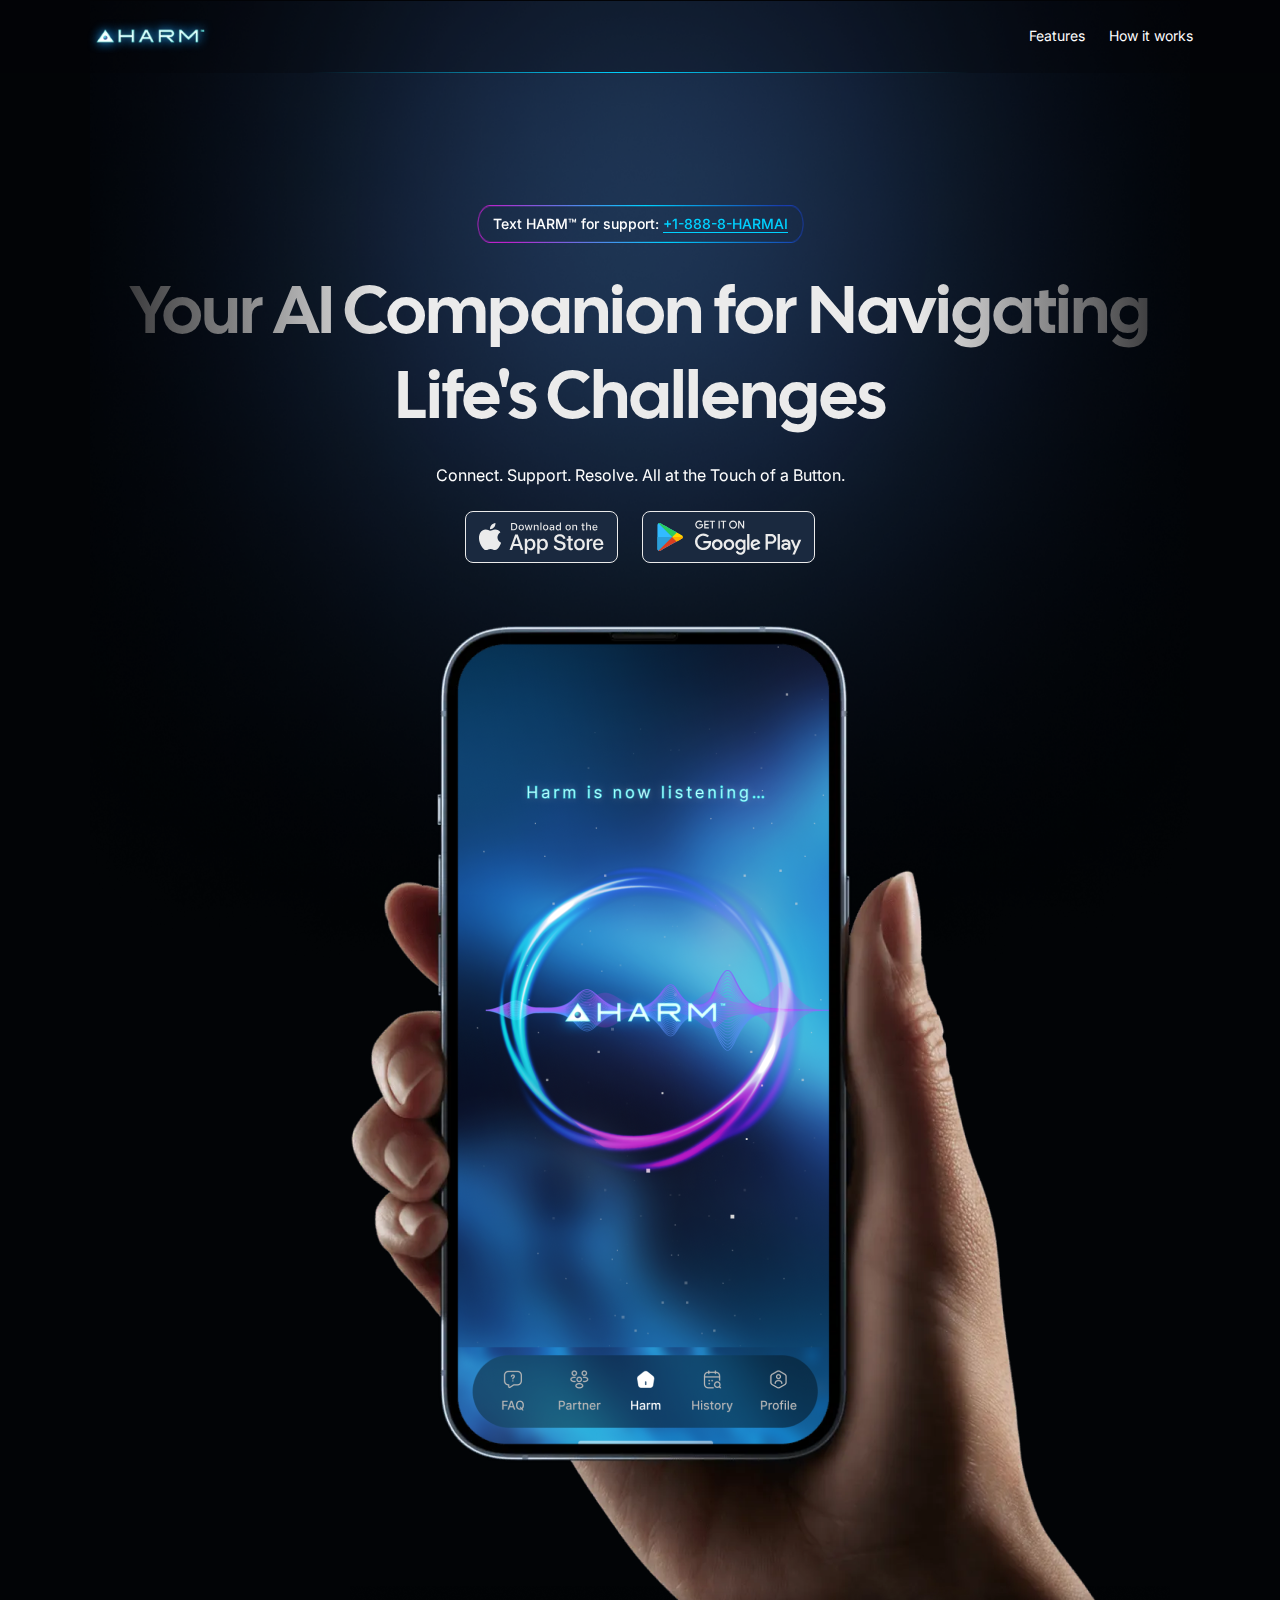
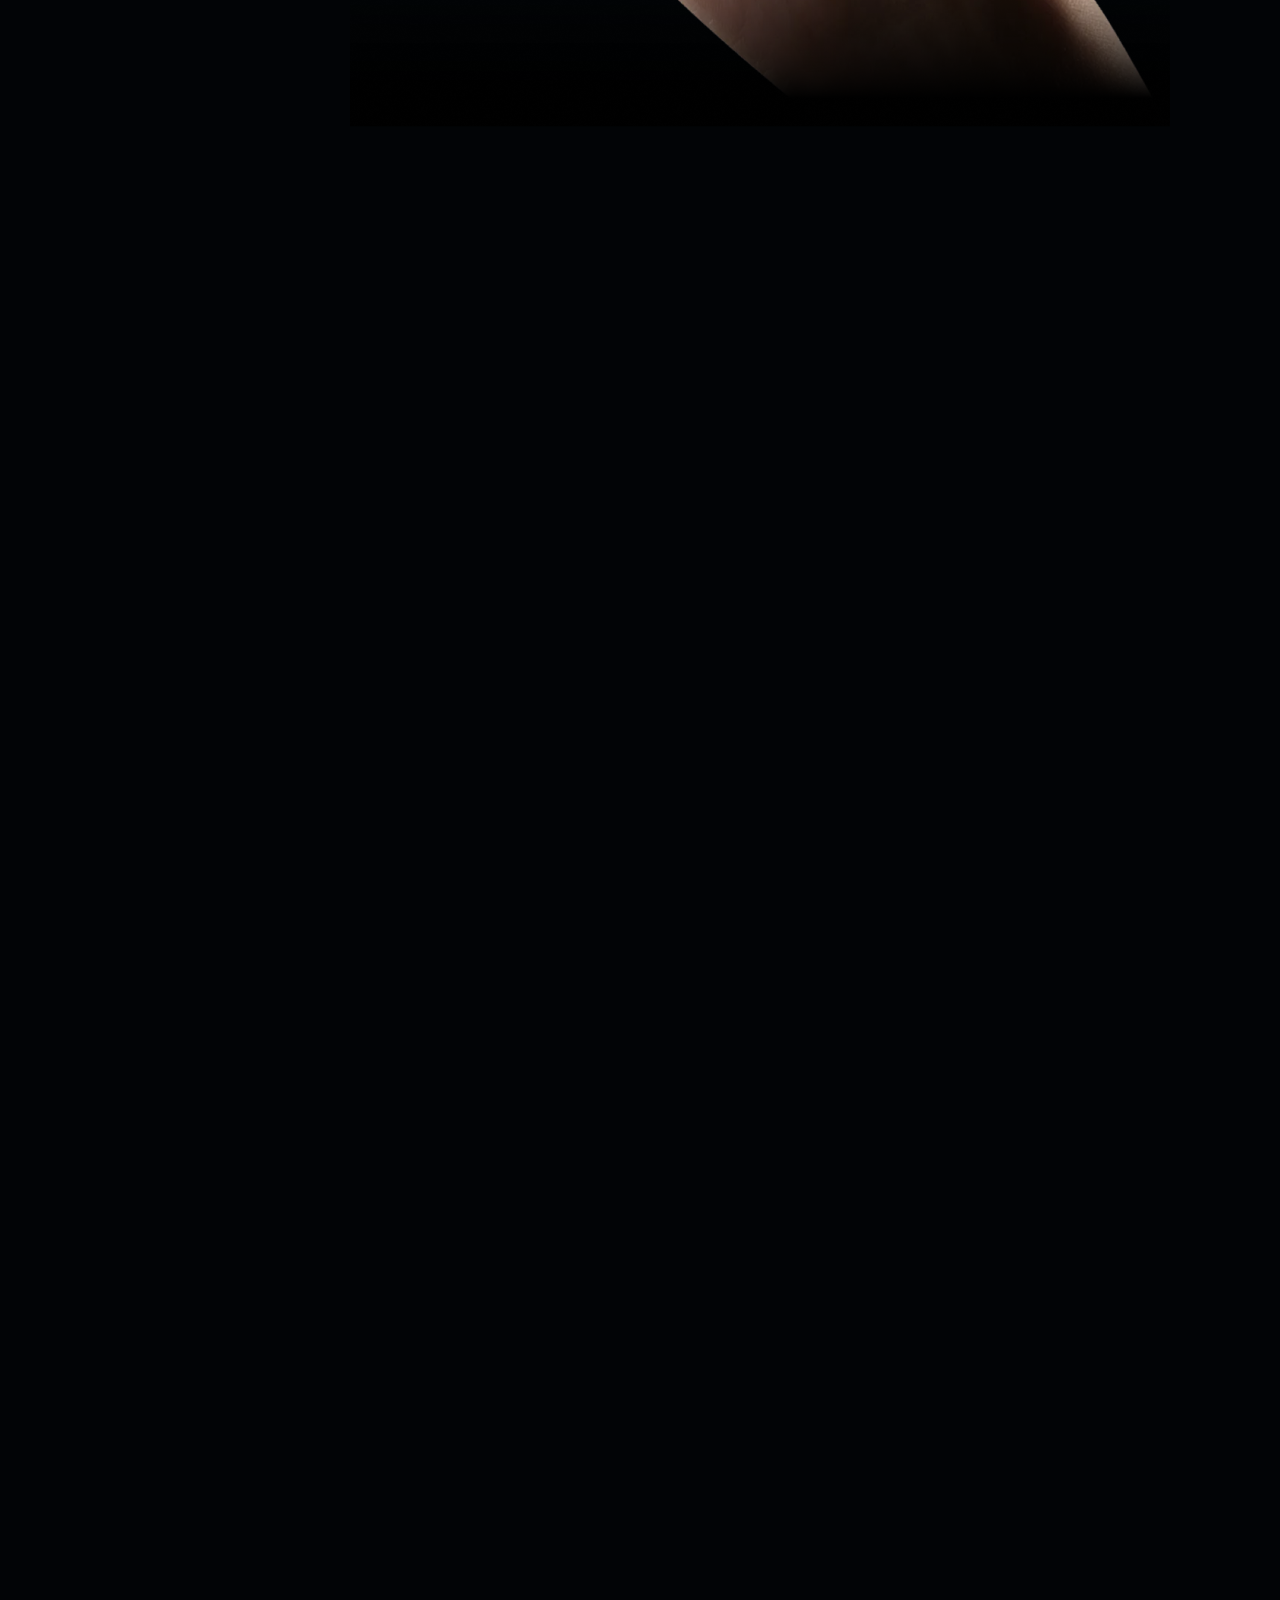
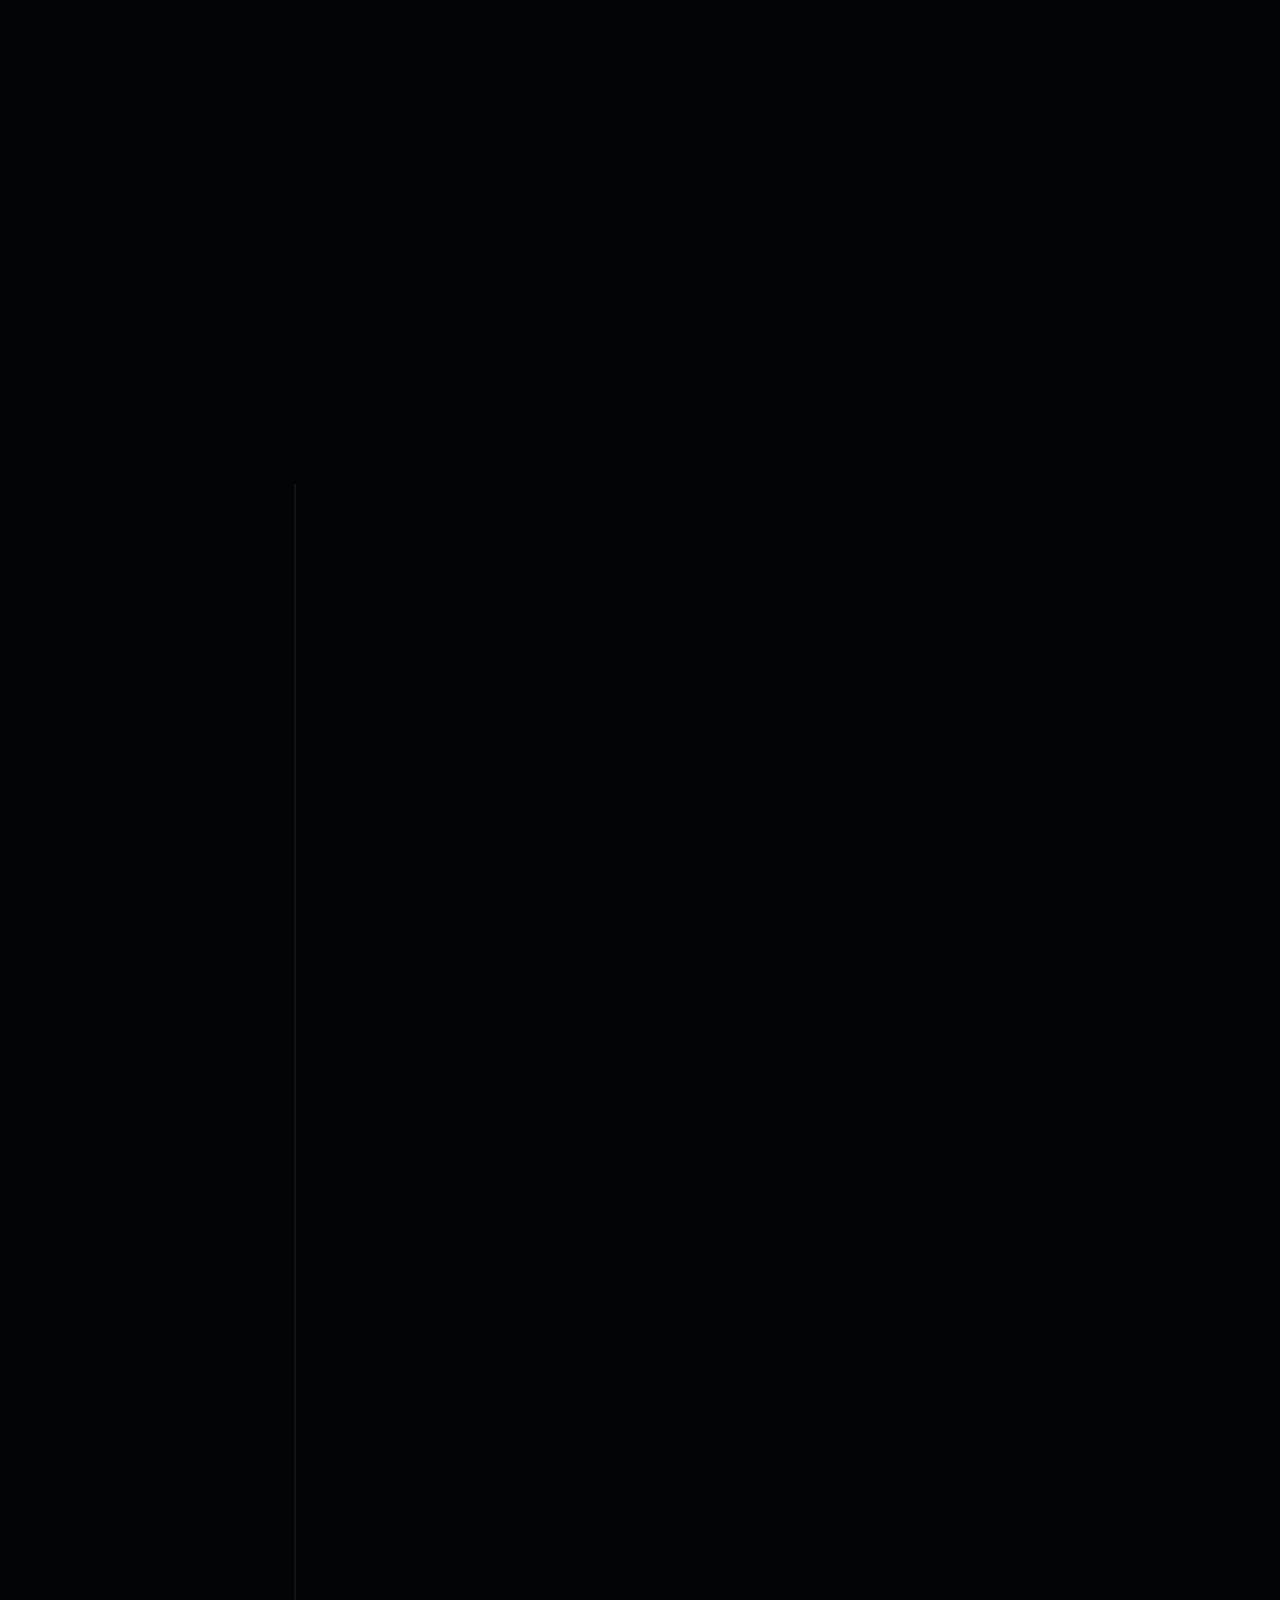
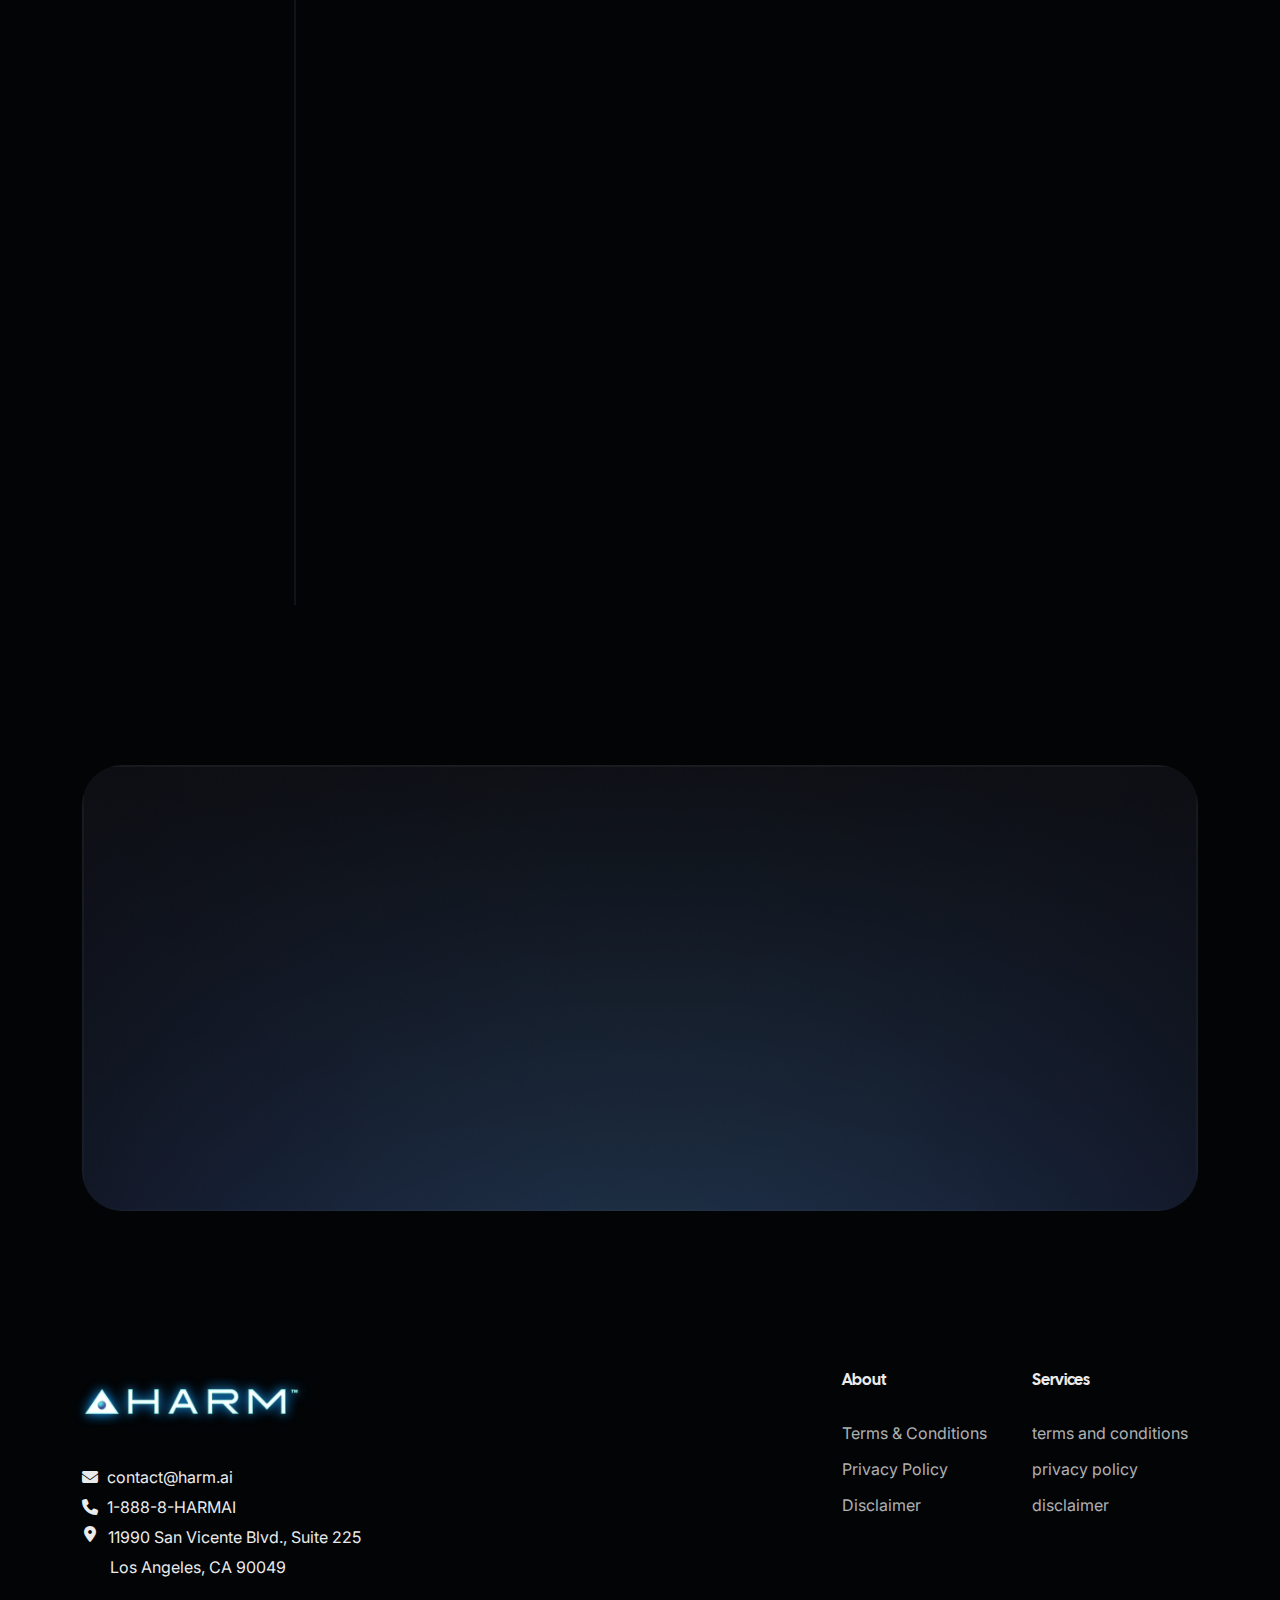
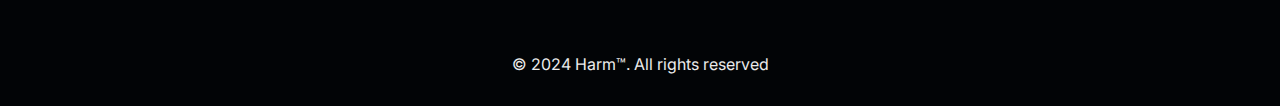
==== index.html @ 5bba8b02 "Harm" ====
<!DOCTYPE html>
<html lang="en">
<head>
    <meta charset="utf-8">
    <meta name="description" content="">
    <meta name="viewport" content="width=device-width, initial-scale=1">
    <meta property="og:title" content="">
    <meta property="og:type" content="">
    <meta property="og:url" content="">
    <meta property="og:image" content="">

    <title>Harm</title>
    <link rel="icon" href="assets/images/fav.png">

    <!-- Aos Animations Css -->
    <link href="https://unpkg.com/aos@2.3.1/dist/aos.css" rel="stylesheet" />
    <link href="assets/css/animate.css" rel="stylesheet">

    <link rel="stylesheet" href="assets/css/lightcase.css">

    <!-- CSS Files-->
    <link href="https://cdn.jsdelivr.net/npm/bootstrap@5.3.3/dist/css/bootstrap.min.css" rel="stylesheet">
    <link rel="stylesheet" href="https://cdnjs.cloudflare.com/ajax/libs/font-awesome/6.4.2/css/all.min.css">

    <link rel="stylesheet" href="assets/css/style.css">
    <link rel="stylesheet" href="assets/css/responsive.css">
</head>
<body>

    <!-- START: Header Area -->
    <header class="headerArea isSticky">
        <div class="container">
            <div class="row">
                <div class="col-lg-12">
                    <div class="headerMain">
                        <div class="logo">
                            <a href="index.html"><img src="assets/images/logo.png" alt="Harm"></a>
                        </div>
                        <nav class="minMenu">
                            <ul>
                                <li><a href="#our_features">Features</a></li>
                                <li><a href="#how_itWork">How it works</a></li>
                            </ul>
                           
                        </nav>
                        <div class="mobile-bars">
                            <div id="nav-open" class="menu_icon">
                               <span></span>
                               <span></span>
                            </div>
                        </div>
                        <!-- Mobile Menu -->
                        <nav class="mobileMenu">
                            <div class="menuHead">
                                <p>Menus</p>
                                <div class="mobile-bars">
                                    <div id="nav-close" class="menu_icon">
                                       <span></span>
                                       <span></span>
                                    </div>
                                </div>
                            </div>
                            <ul>
                                <li><a href="#our_features">Features</a></li>
                                <li><a href="#how_itWork">How it works</a></li>
                            </ul>
                           
                        </nav>
                    </div>
                </div>
            </div>
        </div>
    </header>
    <!-- END: Header Area -->

    <!-- START: Banner Area -->
     <section class="bannerArea">
        <div class="container">
            <div class="row">
                <div class="col-lg-12">
                    <div class="bannerText">
                        <p  class="brandLink" data-aos="fade-up" data-aos-duration="1200">Text HARM™ for support: <a href="javascript:void(0);">+1-888-8-HARMAI</a></p>
                        <h2 class="secTitle" data-aos="fade-up" data-aos-duration="1500">Your AI Companion for Navigating Life's Challenges</h2>
                        <p data-aos="fade-up" data-aos-duration="1700">Connect. Support. Resolve. All at the Touch of a Button.</p>
                        <div class="appStore" data-aos="fade-up" data-aos-duration="1800">
                            <a href="javascript:void(0);"><img src="assets/images/applestore.svg" alt="Harm"></a>
                            <a href="javascript:void(0);"><img src="assets/images/playstore.svg" alt="Harm"></a>
                        </div>
                    </div>
                    <div class="bannerLook">
                        <img class="banLook" data-aos="zoom-in" data-aos-duration="1200" src="assets/images/phone.png" alt="Harm">
                        <p class="brandText"  data-aos="fade-up">In a world filled with uncertainties, Harm stands as your reliable AI companion, ready to assist you through life's hurdles. Whether you're dealing with everyday stress, legal issues, or personal crises, <span>Harm provides a secure, private, and supportive environment</span> to find the help you need.</p>
                        <a class="popup_video"  data-aos="zoom-in" href="https://www.youtube.com/embed/1Ai3gcsiK70"><img src="assets/images/btn-play.png" alt="Harm"> See a Demo</a>
                  </div>
                    </div>
                </div>
            </div>
        </div>
     </section>
    <!-- END: Banner Area -->

    <!-- START: Feature Area -->
     <section class="featureArea" id="our_features">
        <div class="container">
            <div class="row">
                <div class="col-lg-12 text-center">
                    <p class="subTitle" data-aos="fade-up">Our Features</p>
                    <h2 class="secTitle" data-aos="fade-up">Your AI Armory Against Life's Challenges</h2>
                </div>
            </div>
            <div class="featureWrap" data-aos="fade-up">
                <div class="row align-items-center">
                    <div class="col-xl-6 col-lg-5 col-md-12">
                        <div class="featureItem" data-aos="fade-up">
                            <img src="assets/images/feature-icons/compainon1.svg" alt="Harm">
                            <h4>Compassionate AI Companion</h4>
                            <p>Harm listens to you without judgment and offers real-time guidance tailored to your situation.</p>
                        </div>
                        <div class="featureItem" data-aos="fade-up">
                            <img src="assets/images/feature-icons/private1.svg" alt="Harm">
                            <h4>Secure and Private</h4>
                            <p>Your conversations are confidential and encrypted, ensuring your privacy and peace of mind.</p>
                        </div>
                        <div class="featureItem" data-aos="fade-up">
                            <img src="assets/images/feature-icons/expert1.svg" alt="Harm">
                            <h4>Expert Connections</h4>
                            <p>When specialized help is needed, Harm connects you with a network of certified, vetted professionals.</p>
                        </div>
                        <div class="featureItem" data-aos="fade-up">
                            <img src="assets/images/feature-icons/availability1.svg" alt="Harm">
                            <h4>24/7 Availability</h4>
                            <p>Harm is always here for you, no matter the time or place.</p>
                        </div>
                    </div>
                    <div class="col-xl-6 col-lg-7 col-md-12">
                        <div class="featureImg">
                            <img data-aos="zoom-in" src="assets/images/Group-1000000892.png" alt="Harm">
                        </div>
                    </div>
                </div>
            </div>
        </div>
     </section>
    <!-- END: Feature Area -->

    <!-- START: Cta Area -->
    <section class="ctaArea" id="how_itWork">
        <div class="container">
            <div class="row">
                <div class="col-lg-12 text-center">
                    <p class="subTitle" data-aos="fade-up">Get Started</p>
                    <h2 class="secTitle" data-aos="fade-up">How to use Harm?</h2>
                </div>
            </div>
            <div class="row">
                <div class="col-lg-12">
                    <div class="ctaWraper">
                        <ul>
                            <li class="ctaItem">
                                <h4 class="ctaHr" data-aos="fade-up">Step 1</h4>
                                <div class="ctaText" data-aos="fade-right">
                                    <img src="assets/images/cta-icon/app1.svg" alt="Harm">
                                    <h4>Download the App</h4>
                                    <p>Get Harm from the App Store or Google Play.</p>
                                    <div class="ctagl">
                                        <img src="assets/images/cta-icon/Apple1.svg" alt="Harm">
                                        <img src="assets/images/cta-icon/Play1.svg" alt="Harm">
                                    </div>
                                </div>
                            </li>
                            <li class="ctaItem">
                                <h4 class="ctaHr" data-aos="fade-up">Step 2</h4>
                                <div class="ctaText" data-aos="fade-right">
                                    <img src="assets/images/cta-icon/press1.svg" alt="Harm">
                                    <h4>Press the Harm Button</h4>
                                    <p>When you encounter a problem, press the Harm button and tell your AI Companion what's happening.</p>
                                    <div class="ctagl">
                                        <img src="assets/images/cta-icon/harm-b.png" alt="Harm">
                                    </div>
                                </div>
                            </li>
                            <li class="ctaItem">
                                <h4 class="ctaHr" data-aos="fade-up">Step 3</h4>
                                <div class="ctaText" data-aos="fade-right">
                                    <img src="assets/images/cta-icon/support1.svg" alt="Harm">
                                    <h4>Get Immediate Support</h4>
                                    <p>Harm provides instant advice and resources to help you manage the situation.</p>
                                </div>
                            </li>
                            <li class="ctaItem">
                                <h4 class="ctaHr" data-aos="fade-up">Step 4</h4>
                                <div class="ctaText" data-aos="fade-right">
                                    <img src="assets/images/cta-icon/contact1.svg" alt="Harm">
                                    <h4>Connect with Experts</h4>
                                    <p>If needed, Harm will connect you with certified, vetted professionals who can provide specialized assistance.</p>
                                </div>
                            </li>
                            <li class="ctaItem">
                                <h4 class="ctaHr" data-aos="fade-up">Step 5</h4>
                                <div class="ctaText" data-aos="fade-right">
                                    <img src="assets/images/cta-icon/achieve1.svg" alt="Harm">
                                    <h4>Achieve Resolution</h4>
                                    <p>Navigate through your challenges with the help of Harm and our network of experts, ensuring a positive path forward.</p>
                                </div>
                            </li>
                        </ul>
                    </div>
                </div>
            </div>
        </div>
    </section>
    <!-- END: Cta Area -->

    <!-- START: Download Area -->
    <section class="downloadArea">
        <div class="container">
            <div class="downloadWraper">
                <div class="row align-items-end">
                    <div class="col-xl-4 col-lg-5 col-md-12">
                        <div class="downText">
                            <h2 class="secTitle" data-aos="fade-up" data-aos-duration="1000">Need a helping hand? Harm is your AI companion</h2>
                            <p data-aos="fade-up" data-aos-duration="1100">Download Harm for free and take control of your challenges.</p>
                            <div class="appStore" data-aos="fade-up" data-aos-duration="1200">
                                <a href="javascript:void(0);"><img src="assets/images/applestore.svg" alt="Harm"></a>
                                <a href="javascript:void(0);"><img src="assets/images/playstorebottom.svg" alt="Harm"></a>
                            </div>
                        </div>
                    </div>
                    <div class="col-xl-8 col-lg-7 col-md-12 g-0">
                        <div class="downImg text-end" data-aos="fade-left">
                            <img class="down01" src="assets/images/Group-1000000893.png" alt="Harm">
                            <img class="down02" src="assets/images/mobile-dev.png" alt="Harm">
                        </div>
                    </div>
                </div>
            </div>
        </div>
    </section>
    <!-- END: Download Area -->

    <!-- START: Footer Area -->
    <footer class="footerArea">
        <div class="container">
            <div class="row">
                <div class="col-lg-8 col-md-8">
                    <div class="footerLeft">
                        <a href="index.html"><img src="assets/images/footer-logo.png" alt="Harm"></a>
                        <div class="footerInfo">
                            <ul>

                                <li><i class="fa-solid fa-envelope"></i> <a href="mailto:contact@harm.ai">contact@harm.ai </a></li>
                                <li><i class="fa-solid fa-phone"></i> <a href="tel:1-888-8-HARMAI">1-888-8-HARMAI</a></li>
                                <li style="display: flex; align-items: flex-start;">
                                    <i class="fa-solid fa-location-dot" style="margin-top: 4px; margin-left: 2px;"></i>
                                    <div style="margin-left: 7px;">
                                        <span>11990 San Vicente Blvd., Suite 225</span><br>
                                        <span style="padding-left: 1.75px;">Los Angeles, CA 90049</span>
                                    </div>
                                </li>

                </ul>
                        </div>
                    </div>
                </div>
                <div class="col-lg-4 col-md-4">
                    <div class="row">
                        <div class="col-6">
                            <div class="fooerLink">
                                <h4>About</h4>
                                <ul>
                                    <li><a href="javascript:void(0);">Terms & Conditions</a></li>
                                    <li><a href="javascript:void(0);">Privacy Policy</a></li>
                                    <li><a href="javascript:void(0);">Disclaimer</a></li>
                                </ul>
                            </div>
                        </div>
                        <div class="col-6">
                            <div class="fooerLink">
                                <h4>Services</h4>
                                <ul>
                                    <li><a href="javascript:void(0);">terms and conditions</a></li>
                                    <li><a href="javascript:void(0);">privacy policy</a></li>
                                    <li><a href="javascript:void(0);">disclaimer</a></li>
                                </ul>
                            </div>
                        </div>
                    </div>
                </div>
            </div>
        </div>
    </footer>
    <!-- END: Footer Area -->

    <!-- Copyright Area -->
    <div class="copyright">
        <div class="container">
            <div class="row">
                <div class="col-lg-12">
                    <p>© 2024 Harm™. All rights reserved</p>
                </div>
            </div>
        </div>
    </div>

    <!-- Scroll Top -->
    <button id="scroll_top" class="scroll-top"><i class="fa-solid fa-arrow-up"></i></button>

    <!-- JS Files -->
    <script src="assets/js/jquery.min.js"></script>
    <script src="assets/js/jquery-ui.js"></script>
    <script src="assets/js/lightcase.js"></script>
    <script src="https://cdn.jsdelivr.net/npm/@popperjs/core@2.11.8/dist/umd/popper.min.js"></script>
    <script src="https://cdn.jsdelivr.net/npm/bootstrap@5.3.3/dist/js/bootstrap.bundle.min.js"></script>
    <script src="https://unpkg.com/aos@2.3.1/dist/aos.js"></script>
    <script src="assets/js/scripts.js"></script>
</body>
</html>
---- assets/css/lightcase.css ----
/**
 * Lightcase - jQuery Plugin
 * The smart and flexible Lightbox Plugin.
 *
 * @author		Cornel Boppart <cornel@bopp-art.com>
 * @copyright	Author
 *
 * @version		2.5.0 (11/03/2018)
 */
/**
 * Lightcase settings
 *
 * Note: Override default settings for your project without touching this source code by simply
 * defining those variables within a SASS map called '$lightcase-custom'.
 *
 * // Example usage
 * $lightcase-custom: (
 *   'breakpoint': 768px
 * );
 */
@font-face {
  font-family: 'lightcase';
  src: url("../fonts/lightcase.eot?55356177");
  src: url("../fonts/lightcase.eot?55356177#iefix") format("embedded-opentype"), url("../fonts/lightcase.woff?55356177") format("woff"), url("../fonts/lightcase.ttf?55356177") format("truetype"), url("../fonts/lightcase.svg?55356177#lightcase") format("svg");
  font-weight: normal;
  font-style: normal;
}
/* line 12, ../scss/components/fonts/_font-lightcase.scss */
[class*='lightcase-icon-']:before {
  font-family: 'lightcase', sans-serif;
  font-style: normal;
  font-weight: normal;
  speak: none;
  display: inline-block;
  text-decoration: inherit;
  width: 1em;
  text-align: center;
  /* For safety - reset parent styles, that can break glyph codes*/
  font-variant: normal;
  text-transform: none;
  /* fix buttons height, for twitter bootstrap */
  line-height: 1em;
  /* Uncomment for 3D effect */
  /* text-shadow: 1px 1px 1px rgba(127, 127, 127, 0.3); */
}

/* Codes */
/* line 35, ../scss/components/fonts/_font-lightcase.scss */
.lightcase-icon-play:before {
  content: '\e800';
}

/* line 36, ../scss/components/fonts/_font-lightcase.scss */
.lightcase-icon-pause:before {
  content: '\e801';
}

/* line 37, ../scss/components/fonts/_font-lightcase.scss */
.lightcase-icon-close:before {
  content: '\e802';
}

/* line 38, ../scss/components/fonts/_font-lightcase.scss */
.lightcase-icon-prev:before {
  content: '\e803';
}

/* line 39, ../scss/components/fonts/_font-lightcase.scss */
.lightcase-icon-next:before {
  content: '\e804';
}

/* line 40, ../scss/components/fonts/_font-lightcase.scss */
.lightcase-icon-spin:before {
  content: '\e805';
}

/**
 * Mixin providing icon defaults to be used on top of font-lightcase.
 *
 * Example usage:
 * @include icon(#e9e9e9)
 */
/**
 * Mixin providing icon defaults including a hover status to be used
 * on top of font-lightcase.
 *
 * Example usage:
 * @include icon-hover(#e9e9e9, #fff)
 */
/**
 * Provides natural content overflow behavior and scrolling support
 * even so for touch devices.
 *
 * Example usage:
 * @include overflow()
 */
/**
 * Neutralizes/resets dimensions including width, height, position as well as margins,
 * paddings and styles. Used to enforce a neutral and unstyled look and behavoir!
 *
 * Example usage:
 * @include clear(true)
 *
 * @param boolean $important
 */
@-webkit-keyframes lightcase-spin {
  0% {
    -webkit-transform: rotate(0deg);
    -moz-transform: rotate(0deg);
    -o-transform: rotate(0deg);
    transform: rotate(0deg);
  }
  100% {
    -webkit-transform: rotate(359deg);
    -moz-transform: rotate(359deg);
    -o-transform: rotate(359deg);
    transform: rotate(359deg);
  }
}
@-moz-keyframes lightcase-spin {
  0% {
    -webkit-transform: rotate(0deg);
    -moz-transform: rotate(0deg);
    -o-transform: rotate(0deg);
    transform: rotate(0deg);
  }
  100% {
    -webkit-transform: rotate(359deg);
    -moz-transform: rotate(359deg);
    -o-transform: rotate(359deg);
    transform: rotate(359deg);
  }
}
@-o-keyframes lightcase-spin {
  0% {
    -webkit-transform: rotate(0deg);
    -moz-transform: rotate(0deg);
    -o-transform: rotate(0deg);
    transform: rotate(0deg);
  }
  100% {
    -webkit-transform: rotate(359deg);
    -moz-transform: rotate(359deg);
    -o-transform: rotate(359deg);
    transform: rotate(359deg);
  }
}
@-ms-keyframes lightcase-spin {
  0% {
    -webkit-transform: rotate(0deg);
    -moz-transform: rotate(0deg);
    -o-transform: rotate(0deg);
    transform: rotate(0deg);
  }
  100% {
    -webkit-transform: rotate(359deg);
    -moz-transform: rotate(359deg);
    -o-transform: rotate(359deg);
    transform: rotate(359deg);
  }
}
@keyframes lightcase-spin {
  0% {
    -webkit-transform: rotate(0deg);
    -moz-transform: rotate(0deg);
    -o-transform: rotate(0deg);
    transform: rotate(0deg);
  }
  100% {
    -webkit-transform: rotate(359deg);
    -moz-transform: rotate(359deg);
    -o-transform: rotate(359deg);
    transform: rotate(359deg);
  }
}
/* line 1, ../scss/components/modules/_case.scss */
#lightcase-case {
  display: none;
  position: fixed;
  z-index: 2002;
  top: 50%;
  left: 50%;
  font-family: arial, sans-serif;
  font-size: 13px;
  line-height: 1.5;
  text-align: left;
  text-shadow: 0 0 10px rgba(0, 0, 0, 0.5);
}
@media screen and (max-width: 640px) {
  /* line 16, ../scss/components/modules/_case.scss */
  html[data-lc-type=inline] #lightcase-case, html[data-lc-type=ajax] #lightcase-case {
    position: fixed !important;
    top: 0 !important;
    left: 0 !important;
    right: 0 !important;
    bottom: 0 !important;
    margin: 0 !important;
    padding: 55px 0 70px 0;
    width: 100% !important;
    height: 100% !important;
    overflow: auto !important;
  }
}

@media screen and (min-width: 641px) {
  /* line 4, ../scss/components/modules/_content.scss */
  html:not([data-lc-type=error]) #lightcase-content {
    position: relative;
    z-index: 1;
    text-shadow: none;
    background-color: #fff;
    -webkit-box-shadow: 0 0 30px rgba(0, 0, 0, 0.5);
    -moz-box-shadow: 0 0 30px rgba(0, 0, 0, 0.5);
    -o-box-shadow: 0 0 30px rgba(0, 0, 0, 0.5);
    box-shadow: 0 0 30px rgba(0, 0, 0, 0.5);
    -webkit-backface-visibility: hidden;
  }
}
@media screen and (min-width: 641px) {
  /* line 23, ../scss/components/modules/_content.scss */
  html[data-lc-type=image] #lightcase-content, html[data-lc-type=video] #lightcase-content {
    background-color: #333;
  }
}
/* line 31, ../scss/components/modules/_content.scss */
html[data-lc-type=inline] #lightcase-content, html[data-lc-type=ajax] #lightcase-content, html[data-lc-type=error] #lightcase-content {
  -webkit-box-shadow: none;
  -moz-box-shadow: none;
  -o-box-shadow: none;
  box-shadow: none;
}
@media screen and (max-width: 640px) {
  /* line 31, ../scss/components/modules/_content.scss */
  html[data-lc-type=inline] #lightcase-content, html[data-lc-type=ajax] #lightcase-content, html[data-lc-type=error] #lightcase-content {
    position: relative !important;
    top: auto !important;
    left: auto !important;
    width: auto !important;
    height: auto !important;
    margin: 0 !important;
    padding: 0 !important;
    border: none !important;
    background: none !important;
  }
}
/* line 43, ../scss/components/modules/_content.scss */
html[data-lc-type=inline] #lightcase-content .lightcase-contentInner, html[data-lc-type=ajax] #lightcase-content .lightcase-contentInner, html[data-lc-type=error] #lightcase-content .lightcase-contentInner {
  -webkit-box-sizing: border-box;
  -moz-box-sizing: border-box;
  -o-box-sizing: border-box;
  box-sizing: border-box;
}
@media screen and (max-width: 640px) {
  /* line 43, ../scss/components/modules/_content.scss */
  html[data-lc-type=inline] #lightcase-content .lightcase-contentInner, html[data-lc-type=ajax] #lightcase-content .lightcase-contentInner, html[data-lc-type=error] #lightcase-content .lightcase-contentInner {
    padding: 15px;
  }
  /* line 52, ../scss/components/modules/_content.scss */
  html[data-lc-type=inline] #lightcase-content .lightcase-contentInner, html[data-lc-type=inline] #lightcase-content .lightcase-contentInner > *, html[data-lc-type=ajax] #lightcase-content .lightcase-contentInner, html[data-lc-type=ajax] #lightcase-content .lightcase-contentInner > *, html[data-lc-type=error] #lightcase-content .lightcase-contentInner, html[data-lc-type=error] #lightcase-content .lightcase-contentInner > * {
    width: 100% !important;
    max-width: none !important;
  }
  /* line 59, ../scss/components/modules/_content.scss */
  html[data-lc-type=inline] #lightcase-content .lightcase-contentInner > *:not(iframe), html[data-lc-type=ajax] #lightcase-content .lightcase-contentInner > *:not(iframe), html[data-lc-type=error] #lightcase-content .lightcase-contentInner > *:not(iframe) {
    height: auto !important;
    max-height: none !important;
  }
}
@media screen and (max-width: 640px) {
  /* line 70, ../scss/components/modules/_content.scss */
  html.lightcase-isMobileDevice[data-lc-type=iframe] #lightcase-content .lightcase-contentInner iframe {
    overflow: auto;
    -webkit-overflow-scrolling: touch;
  }
}
@media screen and (max-width: 640px) and (min-width: 641px) {
  /* line 74, ../scss/components/modules/_content.scss */
  html[data-lc-type=image] #lightcase-content .lightcase-contentInner, html[data-lc-type=video] #lightcase-content .lightcase-contentInner {
    line-height: 0.75;
  }
}

/* line 82, ../scss/components/modules/_content.scss */
html[data-lc-type=image] #lightcase-content .lightcase-contentInner {
  position: relative;
  overflow: hidden !important;
}
@media screen and (max-width: 640px) {
  /* line 91, ../scss/components/modules/_content.scss */
  html[data-lc-type=inline] #lightcase-content .lightcase-contentInner .lightcase-inlineWrap, html[data-lc-type=ajax] #lightcase-content .lightcase-contentInner .lightcase-inlineWrap, html[data-lc-type=error] #lightcase-content .lightcase-contentInner .lightcase-inlineWrap {
    position: relative !important;
    top: auto !important;
    left: auto !important;
    width: auto !important;
    height: auto !important;
    margin: 0 !important;
    padding: 0 !important;
    border: none !important;
    background: none !important;
  }
}
@media screen and (min-width: 641px) {
  /* line 100, ../scss/components/modules/_content.scss */
  html:not([data-lc-type=error]) #lightcase-content .lightcase-contentInner .lightcase-inlineWrap {
    padding: 30px;
    overflow: auto;
    -webkit-box-sizing: border-box;
    -moz-box-sizing: border-box;
    -o-box-sizing: border-box;
    box-sizing: border-box;
  }
}
@media screen and (max-width: 640px) {
  /* line 117, ../scss/components/modules/_content.scss */
  #lightcase-content h1, #lightcase-content h2, #lightcase-content h3, #lightcase-content h4, #lightcase-content h5, #lightcase-content h6, #lightcase-content p {
    color: #aaa;
  }
}
@media screen and (min-width: 641px) {
  /* line 117, ../scss/components/modules/_content.scss */
  #lightcase-content h1, #lightcase-content h2, #lightcase-content h3, #lightcase-content h4, #lightcase-content h5, #lightcase-content h6, #lightcase-content p {
    color: #333;
  }
}

/* line 3, ../scss/components/modules/_error.scss */
#lightcase-case p.lightcase-error {
  margin: 0;
  font-size: 17px;
  text-align: center;
  white-space: nowrap;
  overflow: hidden;
  text-overflow: ellipsis;
  color: #aaa;
}
@media screen and (max-width: 640px) {
  /* line 3, ../scss/components/modules/_error.scss */
  #lightcase-case p.lightcase-error {
    padding: 30px 0;
  }
}
@media screen and (min-width: 641px) {
  /* line 3, ../scss/components/modules/_error.scss */
  #lightcase-case p.lightcase-error {
    padding: 0;
  }
}

/* line 4, ../scss/components/modules/_global.scss */
.lightcase-open body {
  overflow: hidden;
}
/* line 8, ../scss/components/modules/_global.scss */
.lightcase-isMobileDevice .lightcase-open body {
  max-width: 100%;
  max-height: 100%;
}

/* line 1, ../scss/components/modules/_info.scss */
#lightcase-info {
  position: absolute;
  padding-top: 15px;
}
/* line 9, ../scss/components/modules/_info.scss */
#lightcase-info #lightcase-title,
#lightcase-info #lightcase-caption {
  margin: 0;
  padding: 0;
  line-height: 1.5;
  font-weight: normal;
  text-overflow: ellipsis;
}
/* line 19, ../scss/components/modules/_info.scss */
#lightcase-info #lightcase-title {
  font-size: 17px;
  color: #aaa;
}
@media screen and (max-width: 640px) {
  /* line 19, ../scss/components/modules/_info.scss */
  #lightcase-info #lightcase-title {
    position: fixed;
    top: 10px;
    left: 0;
    max-width: 87.5%;
    padding: 5px 15px;
    background: #333;
  }
}
/* line 33, ../scss/components/modules/_info.scss */
#lightcase-info #lightcase-caption {
  clear: both;
  font-size: 13px;
  color: #aaa;
}
/* line 39, ../scss/components/modules/_info.scss */
#lightcase-info #lightcase-sequenceInfo {
  font-size: 11px;
  color: #aaa;
}
@media screen and (max-width: 640px) {
  /* line 45, ../scss/components/modules/_info.scss */
  .lightcase-fullScreenMode #lightcase-info {
    padding-left: 15px;
    padding-right: 15px;
  }
  /* line 51, ../scss/components/modules/_info.scss */
  html:not([data-lc-type=image]):not([data-lc-type=video]):not([data-lc-type=flash]):not([data-lc-type=error]) #lightcase-info {
    position: static;
  }
}

/* line 1, ../scss/components/modules/_loading.scss */
#lightcase-loading {
  position: fixed;
  z-index: 9999;
  width: 1.123em;
  height: auto;
  font-size: 38px;
  line-height: 1;
  text-align: center;
  text-shadow: none;
  position: fixed;
  z-index: 2001;
  top: 50%;
  left: 50%;
  margin-top: -0.5em;
  margin-left: -0.5em;
  opacity: 1;
  font-size: 32px;
  text-shadow: 0 0 15px #fff;
  -moz-transform-origin: 50% 53%;
  -webkit-animation: lightcase-spin 0.5s infinite linear;
  -moz-animation: lightcase-spin 0.5s infinite linear;
  -o-animation: lightcase-spin 0.5s infinite linear;
  animation: lightcase-spin 0.5s infinite linear;
}
/* line 20, ../scss/components/mixins/_presets.scss */
#lightcase-loading, #lightcase-loading:focus {
  text-decoration: none;
  color: #fff;
  -webkit-tap-highlight-color: transparent;
  -webkit-transition: color, opacity, ease-in-out 0.25s;
  -moz-transition: color, opacity, ease-in-out 0.25s;
  -o-transition: color, opacity, ease-in-out 0.25s;
  transition: color, opacity, ease-in-out 0.25s;
}
/* line 32, ../scss/components/mixins/_presets.scss */
#lightcase-loading > span {
  display: inline-block;
  text-indent: -9999px;
}

/* line 2, ../scss/components/modules/_navigation.scss */
a[class*='lightcase-icon-'] {
  position: fixed;
  z-index: 9999;
  width: 1.123em;
  height: auto;
  font-size: 38px;
  line-height: 1;
  text-align: center;
  text-shadow: none;
  outline: none;
  cursor: pointer;
}
/* line 20, ../scss/components/mixins/_presets.scss */
a[class*='lightcase-icon-'], a[class*='lightcase-icon-']:focus {
  text-decoration: none;
  color: rgba(255, 255, 255, 0.6);
  -webkit-tap-highlight-color: transparent;
  -webkit-transition: color, opacity, ease-in-out 0.25s;
  -moz-transition: color, opacity, ease-in-out 0.25s;
  -o-transition: color, opacity, ease-in-out 0.25s;
  transition: color, opacity, ease-in-out 0.25s;
}
/* line 32, ../scss/components/mixins/_presets.scss */
a[class*='lightcase-icon-'] > span {
  display: inline-block;
  text-indent: -9999px;
}
/* line 49, ../scss/components/mixins/_presets.scss */
a[class*='lightcase-icon-']:hover {
  color: white;
  text-shadow: 0 0 15px white;
}
/* line 10, ../scss/components/modules/_navigation.scss */
.lightcase-isMobileDevice a[class*='lightcase-icon-']:hover {
  color: #aaa;
  text-shadow: none;
}
/* line 17, ../scss/components/modules/_navigation.scss */
a[class*='lightcase-icon-'].lightcase-icon-close {
  position: fixed;
  top: 15px;
  right: 15px;
  bottom: auto;
  margin: 0;
  opacity: 0;
  outline: none;
}
/* line 28, ../scss/components/modules/_navigation.scss */
a[class*='lightcase-icon-'].lightcase-icon-prev {
  left: 15px;
}
/* line 33, ../scss/components/modules/_navigation.scss */
a[class*='lightcase-icon-'].lightcase-icon-next {
  right: 15px;
}
/* line 38, ../scss/components/modules/_navigation.scss */
a[class*='lightcase-icon-'].lightcase-icon-pause, a[class*='lightcase-icon-'].lightcase-icon-play {
  left: 50%;
  margin-left: -0.5em;
}
@media screen and (min-width: 641px) {
  /* line 38, ../scss/components/modules/_navigation.scss */
  a[class*='lightcase-icon-'].lightcase-icon-pause, a[class*='lightcase-icon-'].lightcase-icon-play {
    opacity: 0;
  }
}
@media screen and (max-width: 640px) {
  /* line 2, ../scss/components/modules/_navigation.scss */
  a[class*='lightcase-icon-'] {
    bottom: 15px;
    font-size: 24px;
  }
}
@media screen and (min-width: 641px) {
  /* line 2, ../scss/components/modules/_navigation.scss */
  a[class*='lightcase-icon-'] {
    bottom: 50%;
    margin-bottom: -0.5em;
  }
  /* line 57, ../scss/components/modules/_navigation.scss */
  a[class*='lightcase-icon-']:hover, #lightcase-case:hover ~ a[class*='lightcase-icon-'] {
    opacity: 1;
  }
}

/* line 1, ../scss/components/modules/_overlay.scss */
#lightcase-overlay {
  display: none;
  width: 100%;
  min-height: 100%;
  position: fixed;
  z-index: 2000;
  top: -9999px;
  bottom: -9999px;
  left: 0;
  background: #333;
}
@media screen and (max-width: 640px) {
  /* line 1, ../scss/components/modules/_overlay.scss */
  #lightcase-overlay {
    opacity: 1 !important;
  }
}
---- assets/css/style.css ----
/*********************************/
 /***********1.GLOBAL CSS*********/
 /********************************/
 /* Default CSS */
 @import url('https://fonts.googleapis.com/css2?family=Inter:wght@100..900&family=Manrope:wght@200..800&family=Plus+Jakarta+Sans:ital,wght@0,200..800;1,200..800&display=swap');
 @font-face {
    font-family: cal sans;
    src: url(../fonts/CalSans-SemiBold.woff);
}
html,
body,
div,
span,
object,
iframe,
h1,
h2,
h3,
h4,
h5,
h6,
p,
blockquote,
pre,
abbr,
address,
cite,
code,
del,
dfn,
em,
img,
ins,
kbd,
q,
samp,
small,
strong,
sub,
sup,
var,
b,
i,
dl,
dt,
dd,
ol,
ul,
li,
fieldset,
form,
label,
legend,
table,
caption,
tbody,
tfoot,
thead,
tr,
th,
td,
article,
aside,
canvas,
details,
figcaption,
figure,
footer,
header,
hgroup,
menu,
nav,
section,
summary,
time,
mark,
audio,
span,
video {
   margin: 0;
   padding: 0;
   border: 0;
   outline: 0;
   background: transparent;
}

table {
   border-collapse: collapse;
   border-spacing: 0;
} 
button {
   outline: none !important;
}

input {
   outline: none !important;
}

h1,
h2,
h3,
h4,
h5,
h6 {
   font-family: "cal sans";
   margin: 0;
   padding: 0;
}
p {
    margin: 0;
    padding: 0;
}
input,
button,
textarea,
select {
   outline: none;
}

.btn.focus,
.btn:focus {
   outline: none;
   box-shadow: none !important;
}

ul {
   margin: 0;
   padding: 0;
   list-style: none;
}

a {
   margin: 0;
   padding: 0;
   text-decoration: none;
}

a:hover {
   text-decoration: none;
}

body {
   font-family: "Inter", sans-serif;
   font-size: 16px;
   line-height: 24px;
   font-weight: 400;
   background: #020406;
   color: #EBEBEB;
   overflow-x: hidden;
}

html {
    scroll-behavior: smooth;
    overflow-x: hidden;
}

img {
   max-width: 100%;
   height: auto;
   display: inline-block;
}
.subTitle {
    font-size: 18px;
    color: #67696A;
    margin: 0 0 14px;
}
.secTitle {
    font-size: 56px;
    line-height: 70px;
    font-weight: 600;
    color: #fff;
    background: linear-gradient(90deg, #343436 0%, #EBEBEB 26.5%, #EBEBEB 76%, #343436 100%);
    -webkit-background-clip: text;
    -webkit-text-fill-color: transparent;
}
.harmBtn {
	background: #fff;
	display: inline-block;
	color: #000;
	padding: 12px 25px;
	font-size: 14px;
	border-radius: 40px;
	font-weight: 500;
	line-height: 1;
    transition: all 350ms ease;
}
.harmBtn:hover {
    background: linear-gradient(90deg, rgba(0, 209, 255, 0.5) 0%, rgba(0, 208, 255, 0.397) 100%);
    color: #fff;
}

@media (min-width: 1320px) {
    .container{
        max-width: 1308px;
        width: 100%;
    }
}

/* -- Header Area -- */
.headerArea {
    position: relative;
    z-index: 99;
    background: #02040647;
}
.headerMain {
    position: relative;
    display: flex;
    align-items: center;
    justify-content: space-between;
    border-bottom: 1px solid transparent;
    border-image: linear-gradient(to right, rgba(0, 0, 0, 0), rgba(0, 209, 255, 1), rgba(0, 0, 0, 0)) 2;
    padding: 15px 0;
    border-bottom: 1px solid;
    border-image-source: linear-gradient(90deg, rgba(0, 0, 0, 0) 20.56%, #00D1FF 48.82%, rgba(0, 0, 0, 0) 79.44%);
}
.logo img {
    max-width: 138px;
    width: 100%;
    height: auto;
}
.minMenu {
    position: relative;
    display: flex;
    align-items: center;
}
.minMenu ul li {
    display: inline-block;
    color: #fff;
    font-size: 14px;
    margin-left: 10px;
}
.minMenu ul li a {
    color: inherit;
    padding: 5px;
}
.minMenu .harmBtn {
    margin-left: 30px;
}
header.fixedHeader {
    position: fixed;
    width: 100%;
    top: 0;
    left: 0;
    background: #060a11ce;
    border: none;
    z-index: 99;
}
/* -- Banner Area -- */
.bannerArea {
    position: relative;
    padding: 132px 0 60px;
    z-index: 1;
}
.bannerArea::after {
    content: '';
    position: absolute;
    left: 0;
    right: 0;
    top: -72px;
    margin: auto;
    width: 1100px;
    height: 1000px;
    background: url(../images/bg-shadow.png)no-repeat scroll center center / cover;
    background-size: 100% 100%;
    z-index: -1;
}
.bannerText {
    position: relative;
    text-align: center;
}
.bannerText .brandLink {
    font-size: 14px;
    font-weight: 500;
    color: #fff;
    /* border: 1px solid transparent;
    border-image: linear-gradient(to left, rgba(25, 61, 172, 1), rgba(0, 209, 255, 1), rgba(188, 35, 203, 1)) 2; */
    background: url(../images/brand-border-shape.png)no-repeat scroll center center / cover;
    background-size: 100% 100%;
    padding: 7px 16px;
    display: inline-block;
    margin: 0 0 30px;
}
.bannerText .brandLink a {
    color: #00D1FF;
    border-bottom: 1px solid #00D1FF;
}
.bannerText .secTitle {
    font-size: 68px;
    line-height: 85px;
    max-width: 1050px;
    width: 100%;
    margin: 0 auto 20px ;
}
.bannerText p {
    color: #fff;
    margin: 0 0 24px;
}
.appStore {
    display: flex;
    align-items: center;
    justify-content: center;
    gap: 24px;
    margin: 0 0 60px;
}
.appStore a {
    background: #1A293F;
    border: 1px solid #EBEBEB;
    border-radius: 8px;
}
.bannerLook {
    text-align: center;
}
.bannerLook > img {
    max-width: 820px;
    width: 100%;
    height: auto;
    position: relative;
    left: 120px;
}
.bannerLook p {
    font-size: 32px;
    line-height: 40px;
    color: #67696A;
    max-width: 900px;
    width: 100%;
    margin: 0 auto 40px;
}
.bannerLook p span {
    color: #fff;
}
.bannerLook a {
    width: 180px;
    height: 62px;
    color: #fff;
    font-weight: 500;
    display: inline-flex;
    align-items: center;
    gap: 15px;
    background: url(../images/button-outlineShape.png)no-repeat scroll center center / cover;
    background-size: 100% 100%;
    padding: 8px;
    border-radius: 20px;
}
.bannerLook a:hover {
    color: #ffffffd2;
}
.bannerLook a img {
    max-width: 46px;
    width: 100%;
    transform: scale(1);
    transition: all 350ms ease;
}
.bannerLook a:hover img {
    transform: scale(1.1);
}
.bannerLook a span {
    display: inline-block;
}

/* -- Feature Area -- */
.featureArea {
    position: relative;
    padding: 80px 0 0;
}
.featureWrap {
    position: relative;
    background: url(../images/features-shape.png)no-repeat scroll center center / cover;
    border-radius: 40px;
    background-size: 100% 100%;
    padding: 40px 40px 40px;
    margin: 60px 0 20px;
}
.featureItem {
    position: relative;
    max-width: 420px;
    width: 100%;
    margin: 0 0 60px;
}
.featureItem img {
    max-width: 100px;
    width: auto;
    height: auto;
    margin: 0 0 16px;
}
.featureItem h4 {
    font-size: 24px;
    line-height: 28px;
    margin: 0 0 10px;
}
.featureImg {
    margin-top: 40px;
}

/* -- Cta Area -- */
.ctaArea {
    position: relative;
    padding: 100px 0 160px;
}
.ctaArea .secTitle {
   max-width: 500px;
   width: 100%;
   margin: 0 auto 40px;
}
.ctaWraper {
    position: relative;
    max-width: 740px;
    width: 100%;
    margin: 0 auto;
}
.ctaWraper ul {
    position: relative;
}
.ctaWraper ul::after {
    content: '';
    position: absolute;
    left: 24px;
    top: 0;
    width:2px;
    height: 100%;
    background: #15181EBF;
}
.ctaItem {
    position: relative;
}
.ctaItem .ctaHr {
    font-size: 20px;
    line-height: 24px;
    font-weight: 600;
    background: #020406;
    padding: 40px 0;
    position: relative;
    z-index: 9;
}
.ctaText {
    position: relative;
    background:linear-gradient( #EBEBEB05 10%, #EBEBEB05 100%),url("../images/border-cart.png");
    background-size: 100% 100%;
    padding: 30px;
    max-width: 630px;
    width: 100%;
    margin: 0 0 0 auto;
}
.ctaText > img {
    margin: 0 0 25px;
}
.ctaText h4 {
    font-size: 24px;
    line-height: 24px;
    color: #fff;
    font-weight: 600;
    margin: 0 0 20px;
}
.ctaText p {
    color: rgba(235, 235, 235, 0.75);
}
.ctagl {
    display: flex;
    align-items: center;
    gap: 20px;
    margin-top: 20px;
}

/* -- Download Area -- */
.downloadArea {
    position: relative;
    margin: 0 0 80px;
}
.downloadWraper {
    position: relative;
    background: url(../images/download-bg.png)no-repeat scroll center center / cover;
    background-size: 100% 100%;
    border-radius: 40px;
    padding: 0 20px 0 60px;
}
.downText {
    padding: 0 0 100px;
}
.downText .secTitle {
    font-size: 44px;
    line-height: 56px;
    margin: 0 0 10px;
}
.downText p {
    color: #EBEBEBBF;
    max-width: 350px;
    width: 100%;
    margin: 0 0 30px;
}
.downText .appStore {
    justify-content: flex-start;
    margin: 0;
}
.downImg .down02 {
    display: none;
    border-radius: 0 0 40px 40px;
}

/* -- Footer Area -- */
.footerArea {
    position: relative;
    padding: 80px 0 40px;
}
.footerLeft a {
    display: inline-block;
}
.footerLeft a img {
    max-width: 250px;
    width: 100%;
    height: auto;
    margin: 0 0 30px;
    position: relative;
    left: -15px;
}
.footerInfo ul li {
    color: #EBEBEB;
    line-height: 30px;
}
.footerInfo ul li i {
    margin-right: 5px;
}
.footerInfo ul li a {
    color: inherit;
    display: inline-block;
}
.footerInfo ul li a:hover {
    color: #fff;
}
.fooerLink {
    position: relative;
}
.fooerLink h4 {
    font-size: 16px;
    font-weight: 500;
    margin: 0 0 30px;
}
.fooerLink ul li {
    color: #EBEBEBBF;
    margin: 0 0 12px;
}
.fooerLink ul li a {
    color: inherit;
}
.fooerLink ul li a:hover {
    color: #fff;
}

/* -- Copyright Text -- */
.copyright {
    padding: 30px 0;
}
.copyright p {
    text-align: center;
    color: #EBEBEB;
}

/* -- Scroll Top -- */
.scroll-top {
    width: 50px;
    height: 50px;
    position: fixed;
    right: 20px;
    bottom: 20px;
    z-index: 999991;
    border-radius: 50%;
    -webkit-transition: all 350ms;
    transition: -webkit-transform 350ms;
    transition: transform 350ms, 
    -webkit-transform 350ms;
    border: 0;
    outline: 0;
    overflow: hidden;
    mix-blend-mode: exclusion;
    font-size: 16px;
    opacity: 0;
    visibility: hidden;
    /* background: transparent; */
    background:linear-gradient( #182A44 10%, #EBEBEB05 100%);
    color: #fff;
}
.scroll-top.activate {
    -webkit-animation: scrollTop 350ms linear;
    animation: scrollTop 350ms linear;
    opacity: 1;
    visibility: visible;
}
.scroll-top.activate i {
    -webkit-animation: scrollTopArrow 500ms linear;
    animation: scrollTopArrow 500ms linear;
}
@-webkit-keyframes scrollTopArrow {
    0%{
        -webkit-transform: translateY(70px);
                transform: translateY(70px);
    }
    100%{
        -webkit-transform: translateY(0);
                transform: translateY(0);
    }
}
@keyframes scrollTopArrow {
    0%{
        -webkit-transform: translateY(70px);
                transform: translateY(70px);
    }
    100%{
        -webkit-transform: translateY(0);
                transform: translateY(0);
    }
}
@-webkit-keyframes scrollTop {
    0%{
        -webkit-transform: translateY(70px);
                transform: translateY(70px);
    }
    100%{
        -webkit-transform: translateY(0);
                transform: translateY(0);
    }
}
@keyframes scrollTop {
    0%{
        -webkit-transform: translateY(70px);
                transform: translateY(70px);
    }
    100%{
        -webkit-transform: translateY(0);
                transform: translateY(0);
    }
}


/* For Mobile Menu Css */
.mobile-bars {
    display: none;
    padding-right: 10px;
}
#nav-open ,
#nav-close {
  width: 24px;
  height: 14px;
  position: relative;
  margin: 0px;
  transform: rotate(0deg);
  transition: .5s ease-in-out;
  cursor: pointer;
  display: block;
}
#nav-open.open {
    opacity: 0;
    visibility: hidden;
}
#nav-close.open {
    opacity: 0;
    visibility: hidden;
}
#nav-open span,
#nav-close span {
  display: block;
  position: absolute;
  height: 2px;
  width: 100%;
  background: #FFF;
  border-radius: 0px;
  opacity: 1;
  left: 0;
  transform: rotate(0deg);
  transition: .25s ease-in-out;
  border-radius: 10px;
}
#nav-open span:nth-child(1),
#nav-close span:nth-child(1) {
  top: 0px;
  transform-origin: left center;
}
#nav-open span:nth-child(2),
#nav-close span:nth-child(2) {
  top: 14px;
  transform-origin: left center;
}
.mobileMenu {
    display: none;
    position: absolute;
    left: 0;
    top: 20px;
    width: 100%;
    height: auto;
    background: url(../images/menubg.png)no-repeat scroll center center / cover;
    background-size: 100% 100%;
    padding: 30px 24px 24px;
    /* box-shadow: rgba(0, 0, 0, 0.1) 0px 4px 6px -1px, rgba(0, 0, 0, 0.06) 0px 2px 4px -1px; */
}
.menuHead {
    display: flex;
    align-items: center;
    justify-content: space-between;
    border-bottom: 1px solid rgba(235, 235, 235, 0.1);
    padding-bottom: 26px;
    margin: 0 0 26px;
}
.menuHead p {
    color: rgba(235, 235, 235, 0.5);
    font-size: 12px;
    text-transform: uppercase;
    font-weight: 500;
    letter-spacing: 2px;
}
.mobileMenu ul {
    margin: 0 0 40px;
}
.mobileMenu ul li {
    font-size: 14px;
    font-weight: 400;
    line-height: 20px;
    color: #fff;
    margin: 0 0 20px;
}
.mobileMenu ul li a {
    display: inline-block;
    color: inherit;
}
.mobileMenu .harmBtn {
    width: 100%;
    text-align: center;
    font-size: 14px;
    font-weight: 500;
    padding: 15px 10px;
}

.mobileMenu #nav-open span:nth-child(1),
.mobileMenu #nav-close span:nth-child(1) {
    transform: rotate(45deg);
    top: -2px;
    left: 2px;
}
.mobileMenu  #nav-open span:nth-child(2),
.mobileMenu  #nav-close span:nth-child(2) {
    transform: rotate(-45deg);
    top: 15px;
    left: 2px;
}


/*========== Start 404 Page Css ===========*/



/*========== End 404 Page Css ===========*/
---- assets/css/responsive.css ----
@media all and (max-width: 1319px) {
    .downText .secTitle {
        font-size: 38px;
        line-height: 46px;
    }
}

@media all and (max-width: 1199px) {
    .downText {
        padding: 50px 0 60px;
    }
}

@media all and (max-width: 1024px) {
    .secTitle {
        font-size: 44px;
        line-height: 62px;
    }
    .ctaArea .secTitle {
        margin: 0 auto 20px;
    }
    .bannerArea {
        padding: 132px 0 30px;
    }
    .bannerText .secTitle {
        font-size: 44px;
        line-height: 60px;
    }
    .footerInfo ul li {
        max-width: 310px;
    }
    .downloadWraper {
        padding: 0 20px 0 40px;
    }
}
@media all and (max-width: 991px) {
    .featureItem {
        margin: 0 auto 60px;
    }
    .downloadWraper {
        padding: 40px 20px 0 60px;
    }
    .ctaArea {
        padding: 100px 0 120px;
    }
    .bannerLook > img {
        left: 100px;
    }
    .downloadWraper {
        padding: 40px 20px 0 20px;
    }
    .downText {
        padding: 30px 0px 20px 30px;
    }
}
@media all and (min-width: 768px) {
    .mobileMenu {
        display: none !important;
    }
}
@media all and (max-width: 767px) {
    .bannerArea {
        padding: 50px 0 30px;
    }
    .bannerText .brandLink {
        font-weight: 300;
    }
    .bannerText .secTitle {
        font-size: 44px;
        line-height: 60px;
    }
    .bannerLook > img {
        left: 70px;
    }
    .bannerLook p {
        font-size: 18px;
        line-height: 32px;
    }
    .ctaText {
        max-width: 490px;
    }
    .footerArea {
        padding: 20px 0 0px;
    }
    .fooerLink h4 {
        margin: 26px 0 10px;
    }
    .ctaWraper ul::after {
        left: 0;
    }
    .ctaText {
        max-width: 94%;
    }
    .bannerLook {
        text-align: left;
    }
    .mobile-bars {
		display: block;
	}
    .minMenu {
        display: none;
    }
    .appStore {
        margin: 0 0 50px;
    }
    .downImg .down02 {
        display: block;
        width: 95%;
        margin: auto;
    }
    .downImg .down01 {
        display: none;
    }
    .downloadWraper {
        padding: 40px 0 0;
    }
    .downText {
        padding: 0 20px 0;
    }
    .bannerArea::after {
        width: 700px;
        height: 700px;
    }
    .featureWrap {
        background: url(../images/section-shape.png)no-repeat scroll center center / cover;
    }
}

@media all and (max-width: 575px) {
    .downText .secTitle {
        font-size: 30px;
        line-height: 42px;
    }
    .ctaItem .ctaHr {
        padding: 40px 0 20px;
    }
    .ctagl {
        justify-content: center;
    }
    .ctaArea {
        padding: 80px 0 90px;
    }
    .ctaArea .secTitle {
        margin: 0 auto 0;
    }
    .featureWrap {
        padding: 20px 14px 30px;
    }
    .bannerArea::after {
        left:-95px;
    }
}
@media all and (max-width: 450px) {
    .bannerLook > img {
        left: 55px;
    }
    .secTitle {
        font-size: 27px;
        line-height: 40px;
    }
    .bannerText .secTitle {
        font-size: 40px;
        line-height: 52px;
    }
}
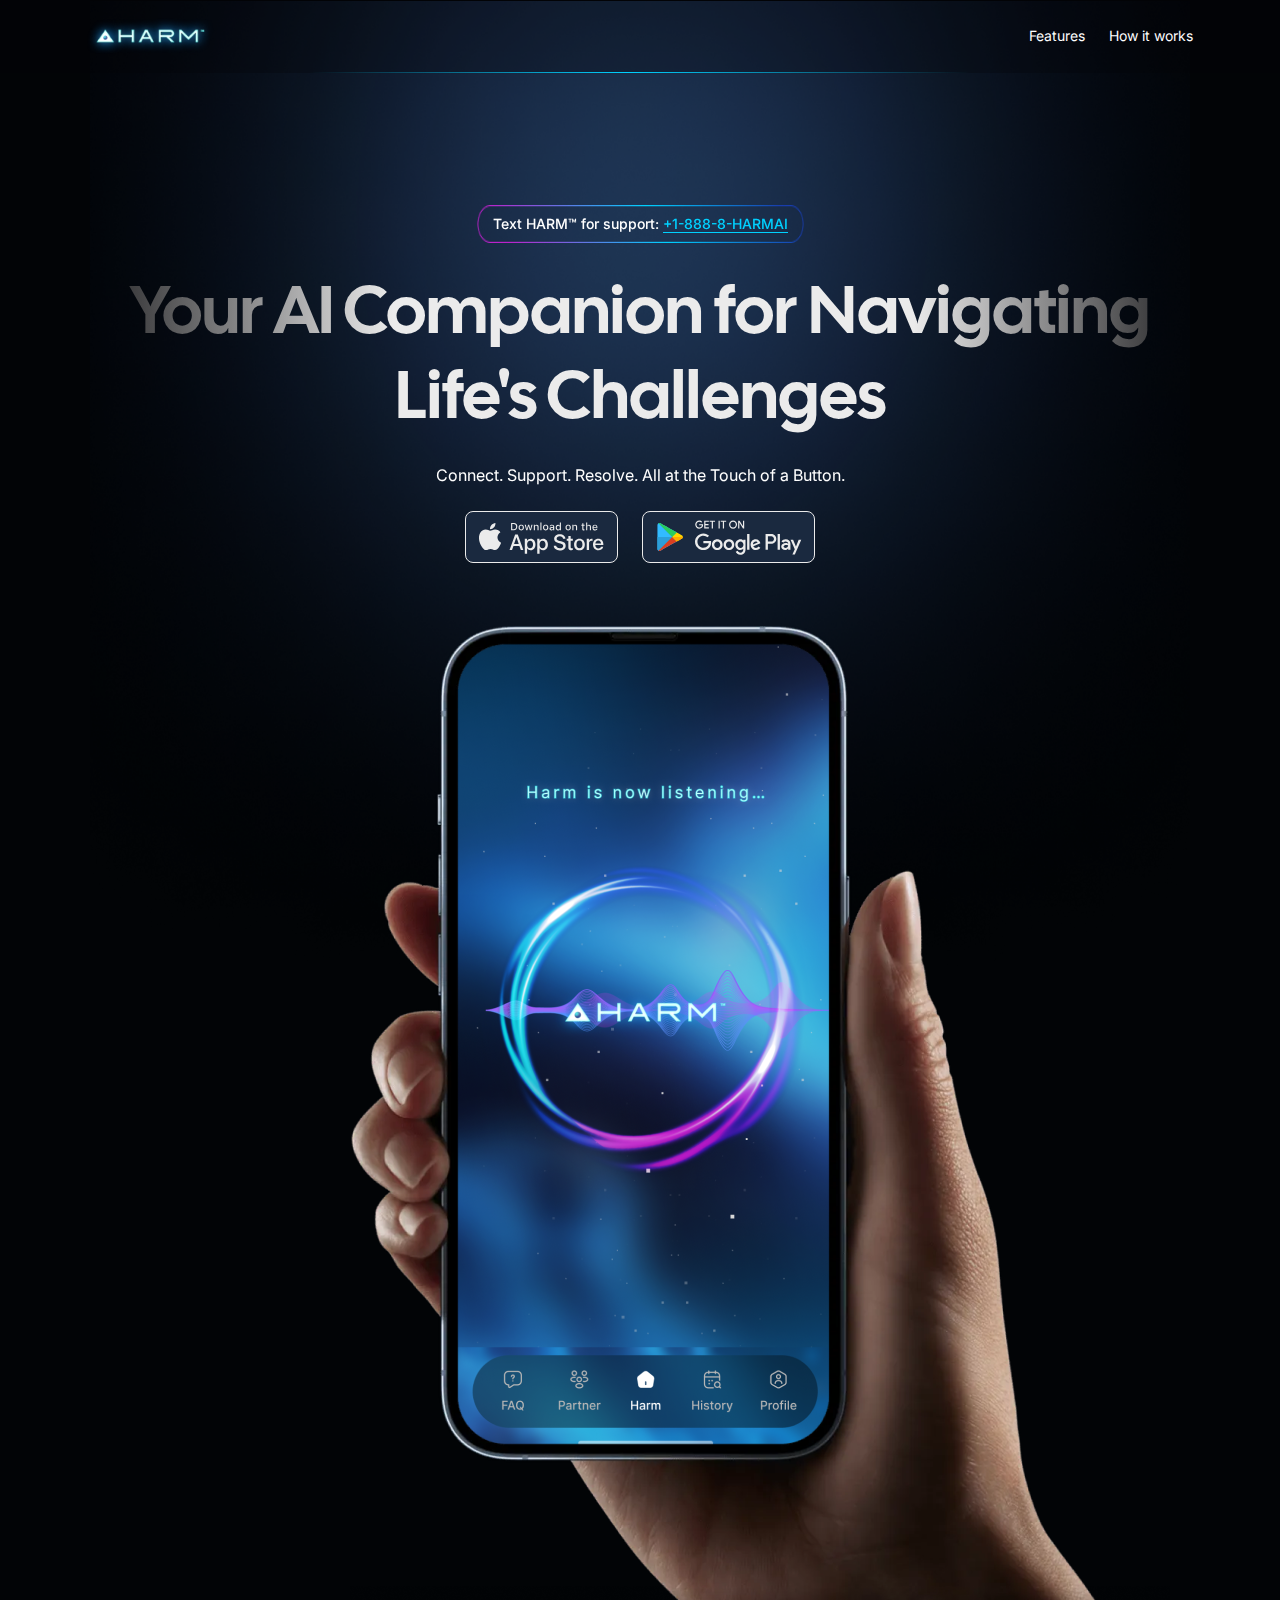
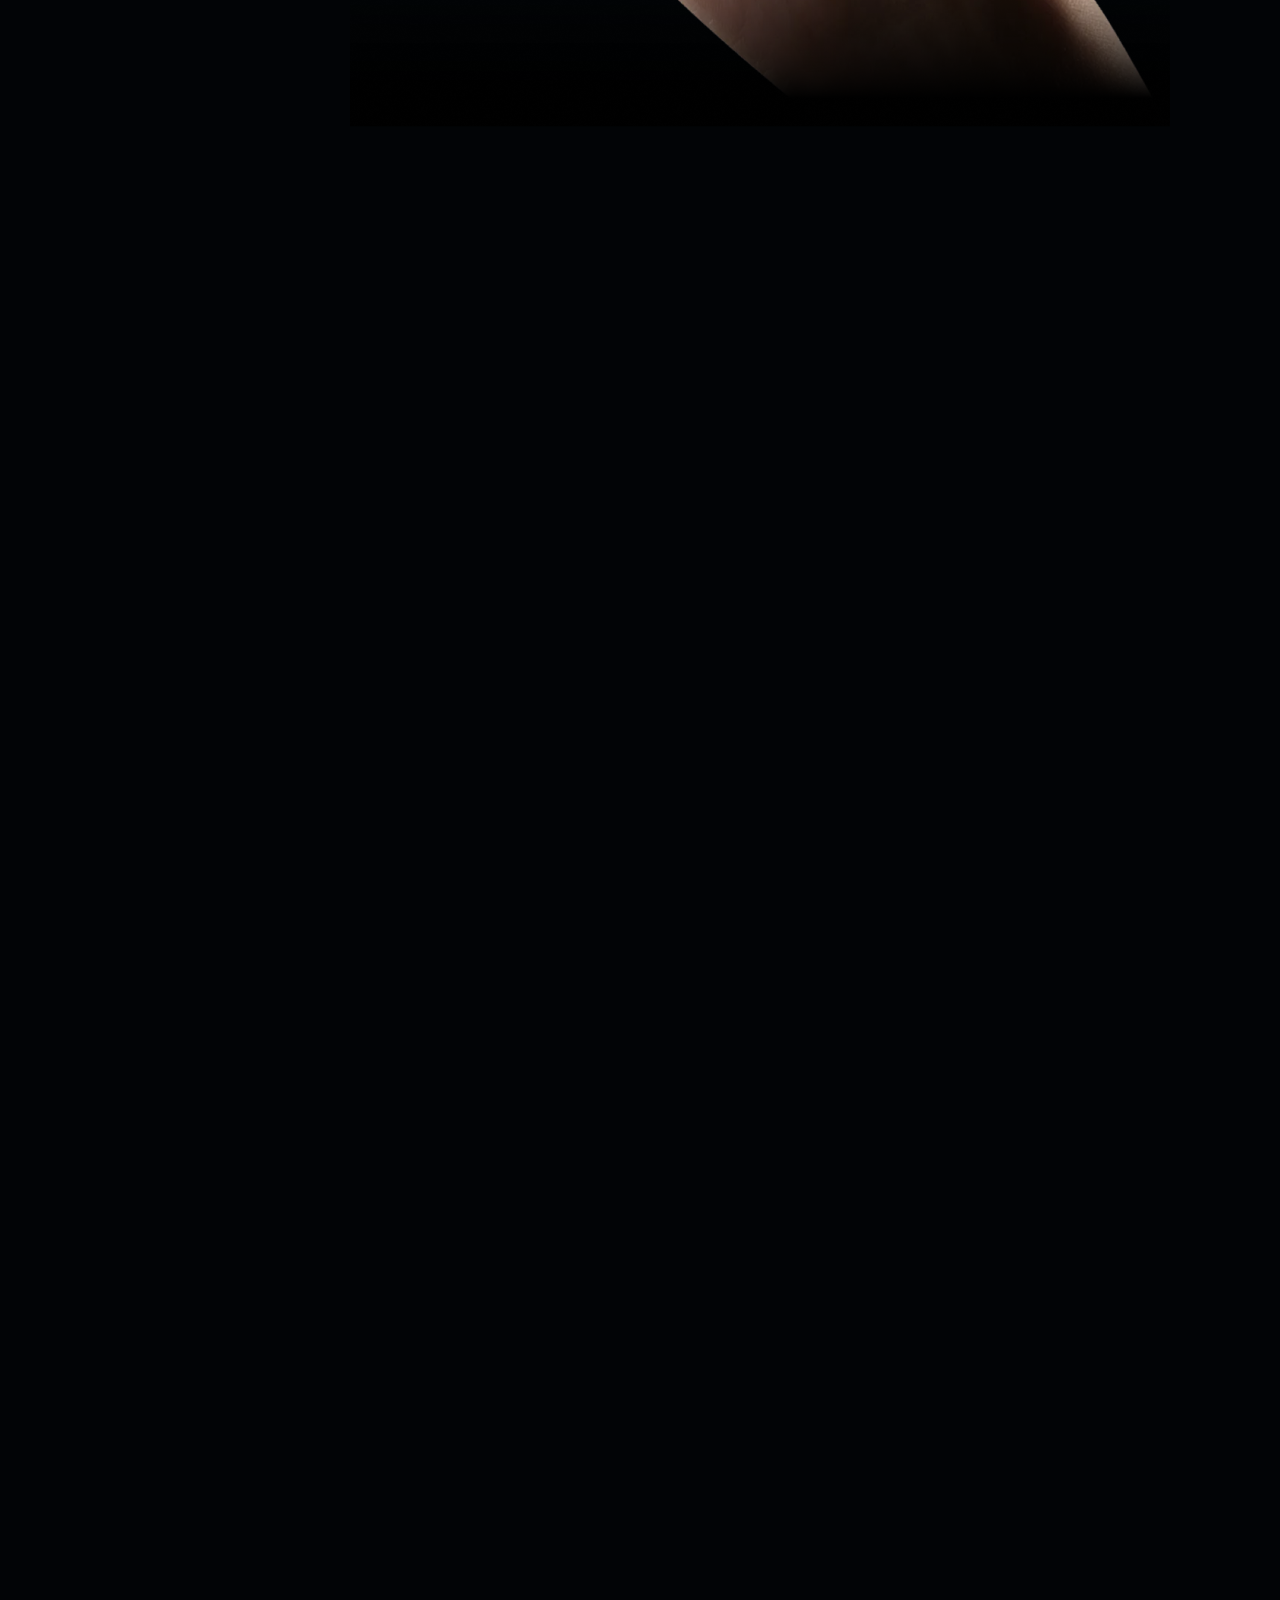
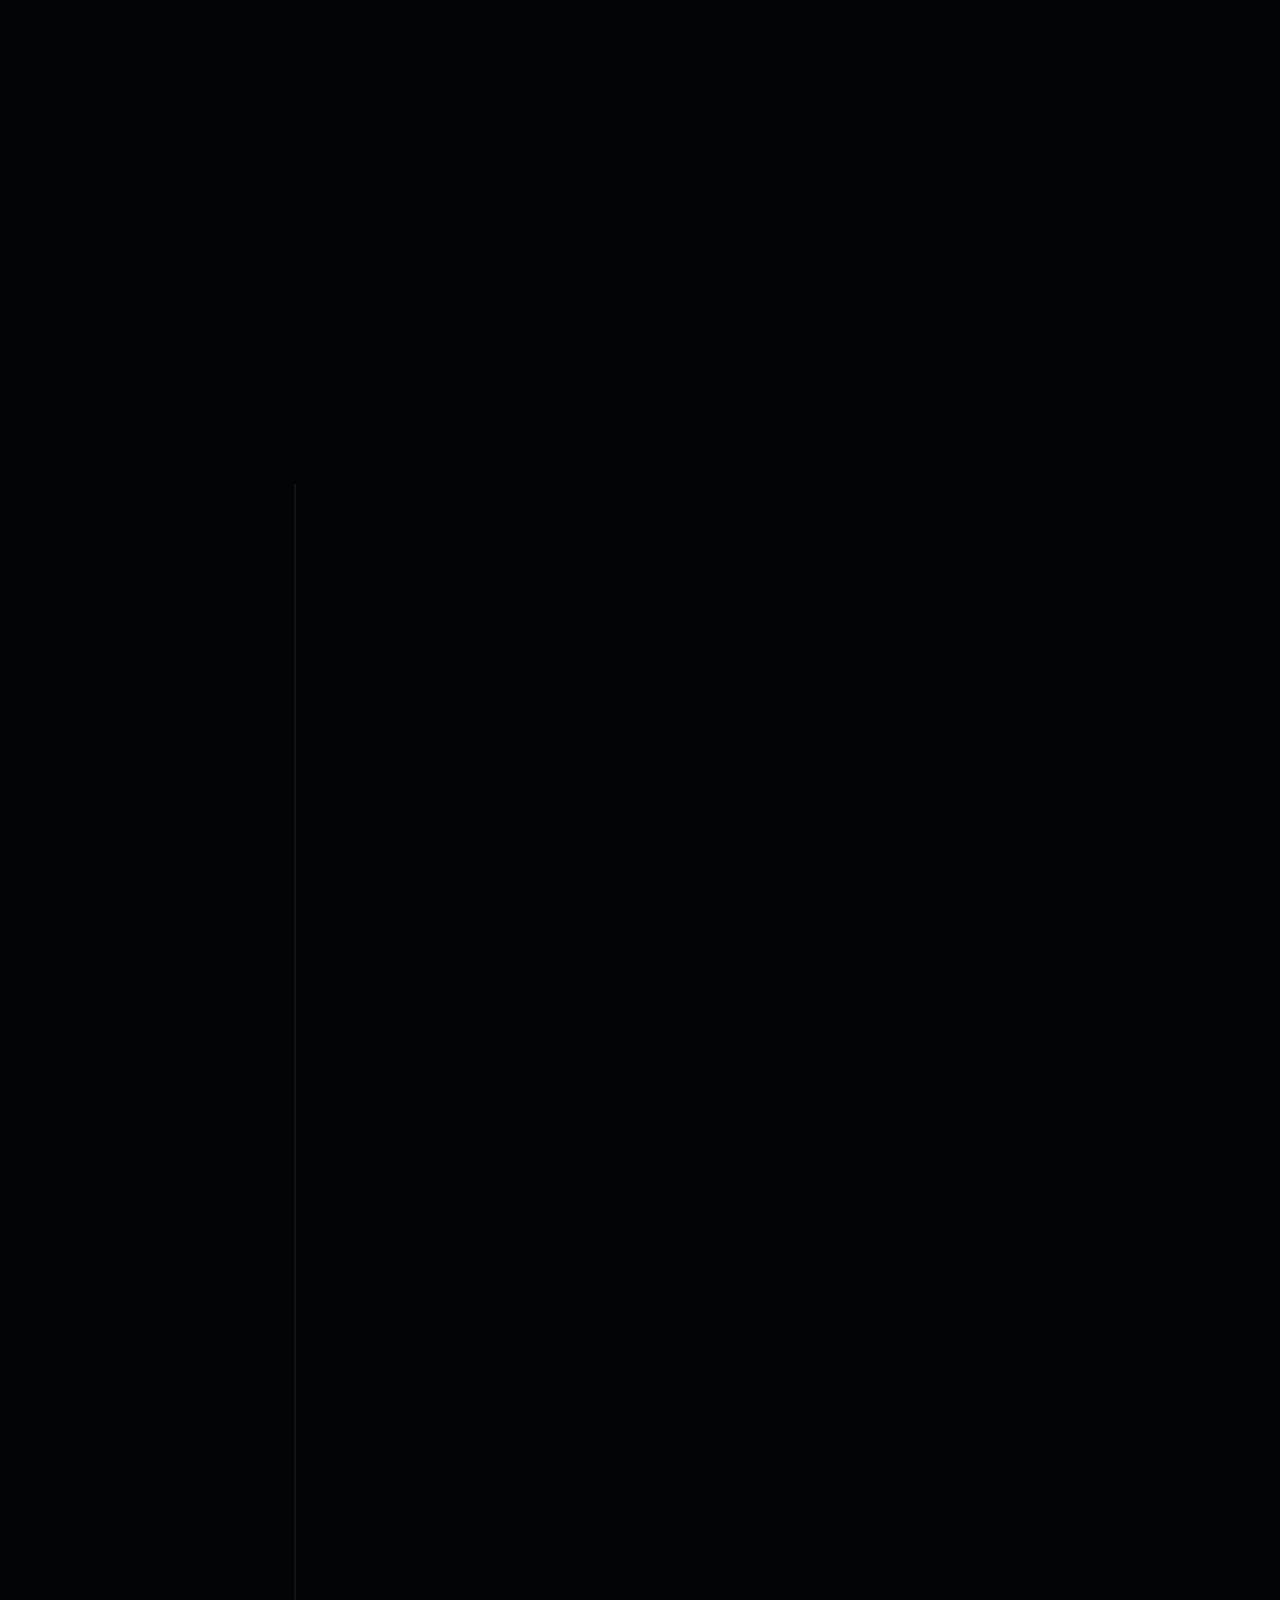
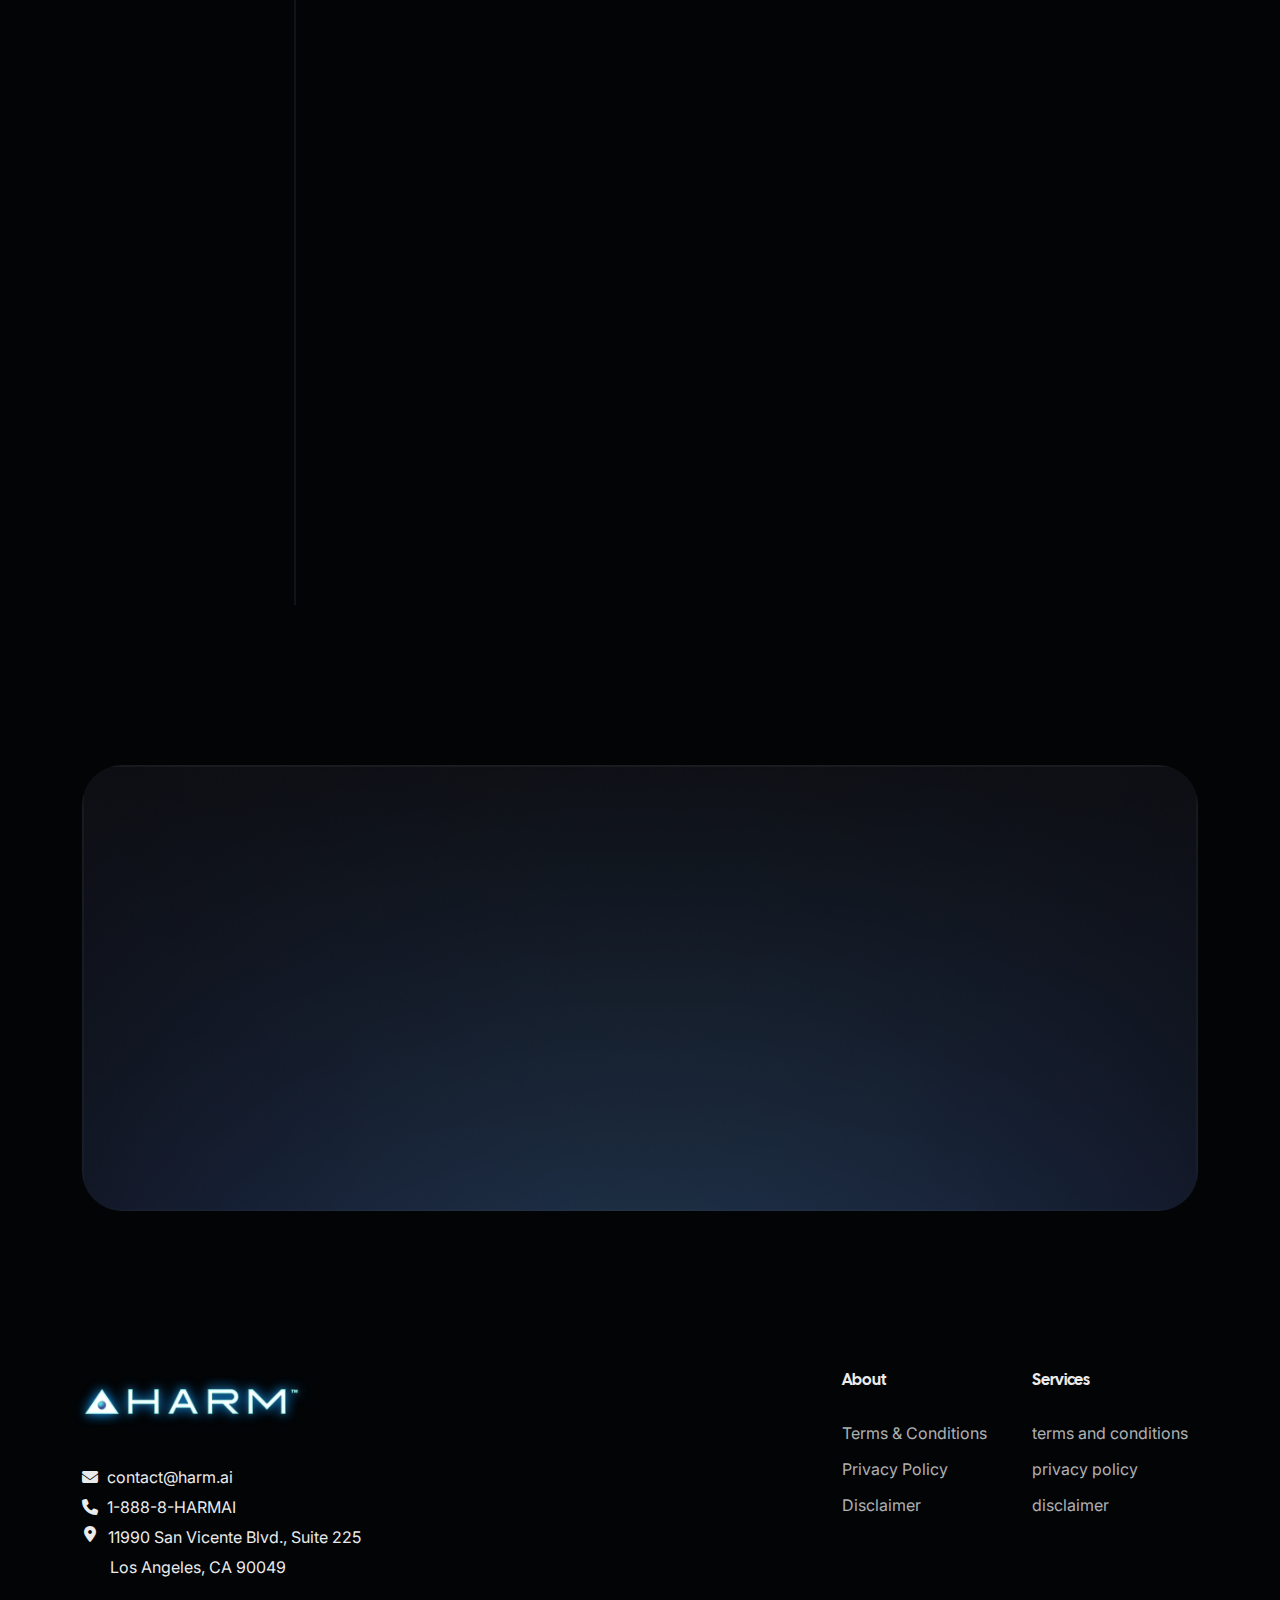
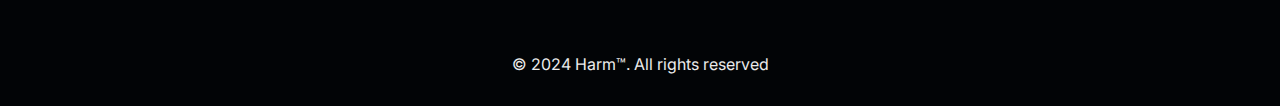
==== commit e3ae16ca: "error, privacy and terms page done" ====
--- a/index.html
+++ b/index.html
@@ -1,5 +1,6 @@
 <!DOCTYPE html>
 <html lang="en">
+
 <head>
     <meta charset="utf-8">
     <meta name="description" content="">
@@ -13,7 +14,7 @@
     <link rel="icon" href="assets/images/fav.png">
 
     <!-- Aos Animations Css -->
-    <link href="https://unpkg.com/aos@2.3.1/dist/aos.css" rel="stylesheet" />
+    <link href="https://unpkg.com/aos@2.3.1/dist/aos.css" rel="stylesheet">
     <link href="assets/css/animate.css" rel="stylesheet">
 
     <link rel="stylesheet" href="assets/css/lightcase.css">
@@ -25,6 +26,7 @@
     <link rel="stylesheet" href="assets/css/style.css">
     <link rel="stylesheet" href="assets/css/responsive.css">
 </head>
+
 <body>
 
     <!-- START: Header Area -->
@@ -41,12 +43,12 @@
                                 <li><a href="#our_features">Features</a></li>
                                 <li><a href="#how_itWork">How it works</a></li>
                             </ul>
-                           
+
                         </nav>
                         <div class="mobile-bars">
                             <div id="nav-open" class="menu_icon">
-                               <span></span>
-                               <span></span>
+                                <span></span>
+                                <span></span>
                             </div>
                         </div>
                         <!-- Mobile Menu -->
@@ -55,8 +57,8 @@
                                 <p>Menus</p>
                                 <div class="mobile-bars">
                                     <div id="nav-close" class="menu_icon">
-                                       <span></span>
-                                       <span></span>
+                                        <span></span>
+                                        <span></span>
                                     </div>
                                 </div>
                             </div>
@@ -64,7 +66,7 @@
                                 <li><a href="#our_features">Features</a></li>
                                 <li><a href="#how_itWork">How it works</a></li>
                             </ul>
-                           
+
                         </nav>
                     </div>
                 </div>
@@ -74,33 +76,40 @@
     <!-- END: Header Area -->
 
     <!-- START: Banner Area -->
-     <section class="bannerArea">
+    <section class="bannerArea">
         <div class="container">
             <div class="row">
                 <div class="col-lg-12">
                     <div class="bannerText">
-                        <p  class="brandLink" data-aos="fade-up" data-aos-duration="1200">Text HARM™ for support: <a href="javascript:void(0);">+1-888-8-HARMAI</a></p>
-                        <h2 class="secTitle" data-aos="fade-up" data-aos-duration="1500">Your AI Companion for Navigating Life's Challenges</h2>
-                        <p data-aos="fade-up" data-aos-duration="1700">Connect. Support. Resolve. All at the Touch of a Button.</p>
+                        <p class="brandLink" data-aos="fade-up" data-aos-duration="1200">Text HARM™ for support: <a
+                                href="javascript:void(0);">+1-888-8-HARMAI</a></p>
+                        <h2 class="secTitle" data-aos="fade-up" data-aos-duration="1500">Your AI Companion for
+                            Navigating Life's Challenges</h2>
+                        <p data-aos="fade-up" data-aos-duration="1700">Connect. Support. Resolve. All at the Touch of a
+                            Button.</p>
                         <div class="appStore" data-aos="fade-up" data-aos-duration="1800">
                             <a href="javascript:void(0);"><img src="assets/images/applestore.svg" alt="Harm"></a>
                             <a href="javascript:void(0);"><img src="assets/images/playstore.svg" alt="Harm"></a>
                         </div>
                     </div>
                     <div class="bannerLook">
-                        <img class="banLook" data-aos="zoom-in" data-aos-duration="1200" src="assets/images/phone.png" alt="Harm">
-                        <p class="brandText"  data-aos="fade-up">In a world filled with uncertainties, Harm stands as your reliable AI companion, ready to assist you through life's hurdles. Whether you're dealing with everyday stress, legal issues, or personal crises, <span>Harm provides a secure, private, and supportive environment</span> to find the help you need.</p>
-                        <a class="popup_video"  data-aos="zoom-in" href="https://www.youtube.com/embed/1Ai3gcsiK70"><img src="assets/images/btn-play.png" alt="Harm"> See a Demo</a>
-                  </div>
-                    </div>
-                </div>
-            </div>
-        </div>
-     </section>
+                        <img class="banLook" data-aos="zoom-in" data-aos-duration="1200" src="assets/images/phone.png"
+                            alt="Harm">
+                        <p class="brandText" data-aos="fade-up">In a world filled with uncertainties, Harm stands as
+                            your reliable AI companion, ready to assist you through life's hurdles. Whether you're
+                            dealing with everyday stress, legal issues, or personal crises, <span>Harm provides a
+                                secure, private, and supportive environment</span> to find the help you need.</p>
+                        <a class="popup_video" data-aos="zoom-in" href="https://www.youtube.com/embed/1Ai3gcsiK70"><img
+                                src="assets/images/btn-play.png" alt="Harm"> See a Demo</a>
+                    </div>
+                </div>
+            </div>
+        </div>
+    </section>
     <!-- END: Banner Area -->
 
     <!-- START: Feature Area -->
-     <section class="featureArea" id="our_features">
+    <section class="featureArea" id="our_features">
         <div class="container">
             <div class="row">
                 <div class="col-lg-12 text-center">
@@ -114,17 +123,20 @@
                         <div class="featureItem" data-aos="fade-up">
                             <img src="assets/images/feature-icons/compainon1.svg" alt="Harm">
                             <h4>Compassionate AI Companion</h4>
-                            <p>Harm listens to you without judgment and offers real-time guidance tailored to your situation.</p>
+                            <p>Harm listens to you without judgment and offers real-time guidance tailored to your
+                                situation.</p>
                         </div>
                         <div class="featureItem" data-aos="fade-up">
                             <img src="assets/images/feature-icons/private1.svg" alt="Harm">
                             <h4>Secure and Private</h4>
-                            <p>Your conversations are confidential and encrypted, ensuring your privacy and peace of mind.</p>
+                            <p>Your conversations are confidential and encrypted, ensuring your privacy and peace of
+                                mind.</p>
                         </div>
                         <div class="featureItem" data-aos="fade-up">
                             <img src="assets/images/feature-icons/expert1.svg" alt="Harm">
                             <h4>Expert Connections</h4>
-                            <p>When specialized help is needed, Harm connects you with a network of certified, vetted professionals.</p>
+                            <p>When specialized help is needed, Harm connects you with a network of certified, vetted
+                                professionals.</p>
                         </div>
                         <div class="featureItem" data-aos="fade-up">
                             <img src="assets/images/feature-icons/availability1.svg" alt="Harm">
@@ -140,7 +152,7 @@
                 </div>
             </div>
         </div>
-     </section>
+    </section>
     <!-- END: Feature Area -->
 
     <!-- START: Cta Area -->
@@ -173,7 +185,8 @@
                                 <div class="ctaText" data-aos="fade-right">
                                     <img src="assets/images/cta-icon/press1.svg" alt="Harm">
                                     <h4>Press the Harm Button</h4>
-                                    <p>When you encounter a problem, press the Harm button and tell your AI Companion what's happening.</p>
+                                    <p>When you encounter a problem, press the Harm button and tell your AI Companion
+                                        what's happening.</p>
                                     <div class="ctagl">
                                         <img src="assets/images/cta-icon/harm-b.png" alt="Harm">
                                     </div>
@@ -192,7 +205,8 @@
                                 <div class="ctaText" data-aos="fade-right">
                                     <img src="assets/images/cta-icon/contact1.svg" alt="Harm">
                                     <h4>Connect with Experts</h4>
-                                    <p>If needed, Harm will connect you with certified, vetted professionals who can provide specialized assistance.</p>
+                                    <p>If needed, Harm will connect you with certified, vetted professionals who can
+                                        provide specialized assistance.</p>
                                 </div>
                             </li>
                             <li class="ctaItem">
@@ -200,7 +214,8 @@
                                 <div class="ctaText" data-aos="fade-right">
                                     <img src="assets/images/cta-icon/achieve1.svg" alt="Harm">
                                     <h4>Achieve Resolution</h4>
-                                    <p>Navigate through your challenges with the help of Harm and our network of experts, ensuring a positive path forward.</p>
+                                    <p>Navigate through your challenges with the help of Harm and our network of
+                                        experts, ensuring a positive path forward.</p>
                                 </div>
                             </li>
                         </ul>
@@ -218,11 +233,14 @@
                 <div class="row align-items-end">
                     <div class="col-xl-4 col-lg-5 col-md-12">
                         <div class="downText">
-                            <h2 class="secTitle" data-aos="fade-up" data-aos-duration="1000">Need a helping hand? Harm is your AI companion</h2>
-                            <p data-aos="fade-up" data-aos-duration="1100">Download Harm for free and take control of your challenges.</p>
+                            <h2 class="secTitle" data-aos="fade-up" data-aos-duration="1000">Need a helping hand? Harm
+                                is your AI companion</h2>
+                            <p data-aos="fade-up" data-aos-duration="1100">Download Harm for free and take control of
+                                your challenges.</p>
                             <div class="appStore" data-aos="fade-up" data-aos-duration="1200">
                                 <a href="javascript:void(0);"><img src="assets/images/applestore.svg" alt="Harm"></a>
-                                <a href="javascript:void(0);"><img src="assets/images/playstorebottom.svg" alt="Harm"></a>
+                                <a href="javascript:void(0);"><img src="assets/images/playstorebottom.svg"
+                                        alt="Harm"></a>
                             </div>
                         </div>
                     </div>
@@ -248,8 +266,10 @@
                         <div class="footerInfo">
                             <ul>
 
-                                <li><i class="fa-solid fa-envelope"></i> <a href="mailto:contact@harm.ai">contact@harm.ai </a></li>
-                                <li><i class="fa-solid fa-phone"></i> <a href="tel:1-888-8-HARMAI">1-888-8-HARMAI</a></li>
+                                <li><i class="fa-solid fa-envelope"></i> <a
+                                        href="mailto:contact@harm.ai">contact@harm.ai </a></li>
+                                <li><i class="fa-solid fa-phone"></i> <a href="tel:1-888-8-HARMAI">1-888-8-HARMAI</a>
+                                </li>
                                 <li style="display: flex; align-items: flex-start;">
                                     <i class="fa-solid fa-location-dot" style="margin-top: 4px; margin-left: 2px;"></i>
                                     <div style="margin-left: 7px;">
@@ -258,7 +278,7 @@
                                     </div>
                                 </li>
 
-                </ul>
+                            </ul>
                         </div>
                     </div>
                 </div>
@@ -268,8 +288,8 @@
                             <div class="fooerLink">
                                 <h4>About</h4>
                                 <ul>
-                                    <li><a href="javascript:void(0);">Terms & Conditions</a></li>
-                                    <li><a href="javascript:void(0);">Privacy Policy</a></li>
+                                    <li><a href="terms.html">Terms & Conditions</a></li>
+                                    <li><a href="privacy-policy.html">Privacy Policy</a></li>
                                     <li><a href="javascript:void(0);">Disclaimer</a></li>
                                 </ul>
                             </div>
@@ -314,4 +334,5 @@
     <script src="https://unpkg.com/aos@2.3.1/dist/aos.js"></script>
     <script src="assets/js/scripts.js"></script>
 </body>
-</html>
+
+</html>--- a/assets/css/style.css
+++ b/assets/css/style.css
@@ -3,745 +3,930 @@
  /********************************/
  /* Default CSS */
  @import url('https://fonts.googleapis.com/css2?family=Inter:wght@100..900&family=Manrope:wght@200..800&family=Plus+Jakarta+Sans:ital,wght@0,200..800;1,200..800&display=swap');
+
  @font-face {
-    font-family: cal sans;
-    src: url(../fonts/CalSans-SemiBold.woff);
+     font-family: cal sans;
+     src: url(../fonts/CalSans-SemiBold.woff);
+ }
+
+ html,
+ body,
+ div,
+ span,
+ object,
+ iframe,
+ h1,
+ h2,
+ h3,
+ h4,
+ h5,
+ h6,
+ p,
+ blockquote,
+ pre,
+ abbr,
+ address,
+ cite,
+ code,
+ del,
+ dfn,
+ em,
+ img,
+ ins,
+ kbd,
+ q,
+ samp,
+ small,
+ strong,
+ sub,
+ sup,
+ var,
+ b,
+ i,
+ dl,
+ dt,
+ dd,
+ ol,
+ ul,
+ li,
+ fieldset,
+ form,
+ label,
+ legend,
+ table,
+ caption,
+ tbody,
+ tfoot,
+ thead,
+ tr,
+ th,
+ td,
+ article,
+ aside,
+ canvas,
+ details,
+ figcaption,
+ figure,
+ footer,
+ header,
+ hgroup,
+ menu,
+ nav,
+ section,
+ summary,
+ time,
+ mark,
+ audio,
+ span,
+ video {
+     margin: 0;
+     padding: 0;
+     border: 0;
+     outline: 0;
+     background: transparent;
+ }
+
+ table {
+     border-collapse: collapse;
+     border-spacing: 0;
+ }
+
+ button {
+     outline: none !important;
+ }
+
+ input {
+     outline: none !important;
+ }
+
+ h1,
+ h2,
+ h3,
+ h4,
+ h5,
+ h6 {
+     font-family: "cal sans";
+     margin: 0;
+     padding: 0;
+ }
+
+ p {
+     margin: 0;
+     padding: 0;
+ }
+
+ input,
+ button,
+ textarea,
+ select {
+     outline: none;
+ }
+
+ .btn.focus,
+ .btn:focus {
+     outline: none;
+     box-shadow: none !important;
+ }
+
+ ul {
+     margin: 0;
+     padding: 0;
+     list-style: none;
+ }
+
+ a {
+     margin: 0;
+     padding: 0;
+     text-decoration: none;
+ }
+
+ a:hover {
+     text-decoration: none;
+ }
+
+ body {
+     font-family: "Inter", sans-serif;
+     font-size: 16px;
+     line-height: 24px;
+     font-weight: 400;
+     background: #020406;
+     color: #EBEBEB;
+     overflow-x: hidden;
+ }
+
+ html {
+     scroll-behavior: smooth;
+     overflow-x: hidden;
+ }
+
+ img {
+     max-width: 100%;
+     height: auto;
+     display: inline-block;
+ }
+
+ .subTitle {
+     font-size: 18px;
+     color: #67696A;
+     margin: 0 0 14px;
+ }
+
+ .secTitle {
+     font-size: 56px;
+     line-height: 70px;
+     font-weight: 600;
+     color: #fff;
+     background: linear-gradient(90deg, #343436 0%, #EBEBEB 26.5%, #EBEBEB 76%, #343436 100%);
+     -webkit-background-clip: text;
+     -webkit-text-fill-color: transparent;
+ }
+
+ .harmBtn {
+     background: #fff;
+     display: inline-block;
+     color: #000;
+     padding: 12px 25px;
+     font-size: 14px;
+     border-radius: 40px;
+     font-weight: 500;
+     line-height: 1;
+     transition: all 350ms ease;
+ }
+
+ .harmBtn:hover {
+     background: linear-gradient(90deg, rgba(0, 209, 255, 0.5) 0%, rgba(0, 208, 255, 0.397) 100%);
+     color: #fff;
+ }
+
+ @media (min-width: 1320px) {
+     .container {
+         max-width: 1308px;
+         width: 100%;
+     }
+ }
+
+ /* -- Header Area -- */
+ .headerArea {
+     position: relative;
+     z-index: 99;
+     background: #02040647;
+ }
+
+ .headerMain {
+     position: relative;
+     display: flex;
+     align-items: center;
+     justify-content: space-between;
+     border-bottom: 1px solid transparent;
+     border-image: linear-gradient(to right, rgba(0, 0, 0, 0), rgba(0, 209, 255, 1), rgba(0, 0, 0, 0)) 2;
+     padding: 15px 0;
+     border-bottom: 1px solid;
+     border-image-source: linear-gradient(90deg, rgba(0, 0, 0, 0) 20.56%, #00D1FF 48.82%, rgba(0, 0, 0, 0) 79.44%);
+ }
+
+ .logo img {
+     max-width: 138px;
+     width: 100%;
+     height: auto;
+ }
+
+ .minMenu {
+     position: relative;
+     display: flex;
+     align-items: center;
+ }
+
+ .minMenu ul li {
+     display: inline-block;
+     color: #fff;
+     font-size: 14px;
+     margin-left: 10px;
+ }
+
+ .minMenu ul li a {
+     color: inherit;
+     padding: 5px;
+ }
+
+ .minMenu .harmBtn {
+     margin-left: 30px;
+ }
+
+ header.fixedHeader {
+     position: fixed;
+     width: 100%;
+     top: 0;
+     left: 0;
+     background: #060a11ce;
+     border: none;
+     z-index: 99;
+ }
+
+ /* -- Banner Area -- */
+ .bannerArea {
+     position: relative;
+     padding: 132px 0 60px;
+     z-index: 1;
+ }
+
+ .bannerArea::after {
+     content: '';
+     position: absolute;
+     left: 0;
+     right: 0;
+     top: -72px;
+     margin: auto;
+     width: 1100px;
+     height: 1000px;
+     background: url(../images/bg-shadow.png)no-repeat scroll center center / cover;
+     background-size: 100% 100%;
+     z-index: -1;
+ }
+
+ .bannerText {
+     position: relative;
+     text-align: center;
+ }
+
+ .bannerText .brandLink {
+     font-size: 14px;
+     font-weight: 500;
+     color: #fff;
+     /* border: 1px solid transparent;
+    border-image: linear-gradient(to left, rgba(25, 61, 172, 1), rgba(0, 209, 255, 1), rgba(188, 35, 203, 1)) 2; */
+     background: url(../images/brand-border-shape.png)no-repeat scroll center center / cover;
+     background-size: 100% 100%;
+     padding: 7px 16px;
+     display: inline-block;
+     margin: 0 0 30px;
+ }
+
+ .bannerText .brandLink a {
+     color: #00D1FF;
+     border-bottom: 1px solid #00D1FF;
+ }
+
+ .bannerText .secTitle {
+     font-size: 68px;
+     line-height: 85px;
+     max-width: 1050px;
+     width: 100%;
+     margin: 0 auto 20px;
+ }
+
+ .bannerText p {
+     color: #fff;
+     margin: 0 0 24px;
+ }
+
+ .appStore {
+     display: flex;
+     align-items: center;
+     justify-content: center;
+     gap: 24px;
+     margin: 0 0 60px;
+ }
+
+ .appStore a {
+     background: #1A293F;
+     border: 1px solid #EBEBEB;
+     border-radius: 8px;
+ }
+
+ .bannerLook {
+     text-align: center;
+ }
+
+ .bannerLook>img {
+     max-width: 820px;
+     width: 100%;
+     height: auto;
+     position: relative;
+     left: 120px;
+ }
+
+ .bannerLook p {
+     font-size: 32px;
+     line-height: 40px;
+     color: #67696A;
+     max-width: 900px;
+     width: 100%;
+     margin: 0 auto 40px;
+ }
+
+ .bannerLook p span {
+     color: #fff;
+ }
+
+ .bannerLook a {
+     width: 180px;
+     height: 62px;
+     color: #fff;
+     font-weight: 500;
+     display: inline-flex;
+     align-items: center;
+     gap: 15px;
+     background: url(../images/button-outlineShape.png)no-repeat scroll center center / cover;
+     background-size: 100% 100%;
+     padding: 8px;
+     border-radius: 20px;
+ }
+
+ .bannerLook a:hover {
+     color: #ffffffd2;
+ }
+
+ .bannerLook a img {
+     max-width: 46px;
+     width: 100%;
+     transform: scale(1);
+     transition: all 350ms ease;
+ }
+
+ .bannerLook a:hover img {
+     transform: scale(1.1);
+ }
+
+ .bannerLook a span {
+     display: inline-block;
+ }
+
+ /* -- Feature Area -- */
+ .featureArea {
+     position: relative;
+     padding: 80px 0 0;
+ }
+
+ .featureWrap {
+     position: relative;
+     background: url(../images/features-shape.png)no-repeat scroll center center / cover;
+     border-radius: 40px;
+     background-size: 100% 100%;
+     padding: 40px 40px 40px;
+     margin: 60px 0 20px;
+ }
+
+ .featureItem {
+     position: relative;
+     max-width: 420px;
+     width: 100%;
+     margin: 0 0 60px;
+ }
+
+ .featureItem img {
+     max-width: 100px;
+     width: auto;
+     height: auto;
+     margin: 0 0 16px;
+ }
+
+ .featureItem h4 {
+     font-size: 24px;
+     line-height: 28px;
+     margin: 0 0 10px;
+ }
+
+ .featureImg {
+     margin-top: 40px;
+ }
+
+ /* -- Cta Area -- */
+ .ctaArea {
+     position: relative;
+     padding: 100px 0 160px;
+ }
+
+ .ctaArea .secTitle {
+     max-width: 500px;
+     width: 100%;
+     margin: 0 auto 40px;
+ }
+
+ .ctaWraper {
+     position: relative;
+     max-width: 740px;
+     width: 100%;
+     margin: 0 auto;
+ }
+
+ .ctaWraper ul {
+     position: relative;
+ }
+
+ .ctaWraper ul::after {
+     content: '';
+     position: absolute;
+     left: 24px;
+     top: 0;
+     width: 2px;
+     height: 100%;
+     background: #15181EBF;
+ }
+
+ .ctaItem {
+     position: relative;
+ }
+
+ .ctaItem .ctaHr {
+     font-size: 20px;
+     line-height: 24px;
+     font-weight: 600;
+     background: #020406;
+     padding: 40px 0;
+     position: relative;
+     z-index: 9;
+ }
+
+ .ctaText {
+     position: relative;
+     background: linear-gradient(#EBEBEB05 10%, #EBEBEB05 100%), url("../images/border-cart.png");
+     background-size: 100% 100%;
+     padding: 30px;
+     max-width: 630px;
+     width: 100%;
+     margin: 0 0 0 auto;
+ }
+
+ .ctaText>img {
+     margin: 0 0 25px;
+ }
+
+ .ctaText h4 {
+     font-size: 24px;
+     line-height: 24px;
+     color: #fff;
+     font-weight: 600;
+     margin: 0 0 20px;
+ }
+
+ .ctaText p {
+     color: rgba(235, 235, 235, 0.75);
+ }
+
+ .ctagl {
+     display: flex;
+     align-items: center;
+     gap: 20px;
+     margin-top: 20px;
+ }
+
+ /* -- Download Area -- */
+ .downloadArea {
+     position: relative;
+     margin: 0 0 80px;
+ }
+
+ .downloadWraper {
+     position: relative;
+     background: url(../images/download-bg.png)no-repeat scroll center center / cover;
+     background-size: 100% 100%;
+     border-radius: 40px;
+     padding: 0 20px 0 60px;
+ }
+
+ .downText {
+     padding: 0 0 100px;
+ }
+
+ .downText .secTitle {
+     font-size: 44px;
+     line-height: 56px;
+     margin: 0 0 10px;
+ }
+
+ .downText p {
+     color: #EBEBEBBF;
+     max-width: 350px;
+     width: 100%;
+     margin: 0 0 30px;
+ }
+
+ .downText .appStore {
+     justify-content: flex-start;
+     margin: 0;
+ }
+
+ .downImg .down02 {
+     display: none;
+     border-radius: 0 0 40px 40px;
+ }
+
+ /* -- Footer Area -- */
+ .footerArea {
+     position: relative;
+     padding: 80px 0 40px;
+ }
+
+ .footerLeft a {
+     display: inline-block;
+ }
+
+ .footerLeft a img {
+     max-width: 250px;
+     width: 100%;
+     height: auto;
+     margin: 0 0 30px;
+     position: relative;
+     left: -15px;
+ }
+
+ .footerInfo ul li {
+     color: #EBEBEB;
+     line-height: 30px;
+ }
+
+ .footerInfo ul li i {
+     margin-right: 5px;
+ }
+
+ .footerInfo ul li a {
+     color: inherit;
+     display: inline-block;
+ }
+
+ .footerInfo ul li a:hover {
+     color: #fff;
+ }
+
+ .fooerLink {
+     position: relative;
+ }
+
+ .fooerLink h4 {
+     font-size: 16px;
+     font-weight: 500;
+     margin: 0 0 30px;
+ }
+
+ .fooerLink ul li {
+     color: #EBEBEBBF;
+     margin: 0 0 12px;
+ }
+
+ .fooerLink ul li a {
+     color: inherit;
+ }
+
+ .fooerLink ul li a:hover {
+     color: #fff;
+ }
+
+ /* -- Copyright Text -- */
+ .copyright {
+     padding: 30px 0;
+ }
+
+ .copyright p {
+     text-align: center;
+     color: #EBEBEB;
+ }
+
+ /* -- Scroll Top -- */
+ .scroll-top {
+     width: 50px;
+     height: 50px;
+     position: fixed;
+     right: 20px;
+     bottom: 20px;
+     z-index: 999991;
+     border-radius: 50%;
+     -webkit-transition: all 350ms;
+     transition: -webkit-transform 350ms;
+     transition: transform 350ms,
+         -webkit-transform 350ms;
+     border: 0;
+     outline: 0;
+     overflow: hidden;
+     mix-blend-mode: exclusion;
+     font-size: 16px;
+     opacity: 0;
+     visibility: hidden;
+     /* background: transparent; */
+     background: linear-gradient(#182A44 10%, #EBEBEB05 100%);
+     color: #fff;
+ }
+
+ .scroll-top.activate {
+     -webkit-animation: scrollTop 350ms linear;
+     animation: scrollTop 350ms linear;
+     opacity: 1;
+     visibility: visible;
+ }
+
+ .scroll-top.activate i {
+     -webkit-animation: scrollTopArrow 500ms linear;
+     animation: scrollTopArrow 500ms linear;
+ }
+
+ @-webkit-keyframes scrollTopArrow {
+     0% {
+         -webkit-transform: translateY(70px);
+         transform: translateY(70px);
+     }
+
+     100% {
+         -webkit-transform: translateY(0);
+         transform: translateY(0);
+     }
+ }
+
+ @keyframes scrollTopArrow {
+     0% {
+         -webkit-transform: translateY(70px);
+         transform: translateY(70px);
+     }
+
+     100% {
+         -webkit-transform: translateY(0);
+         transform: translateY(0);
+     }
+ }
+
+ @-webkit-keyframes scrollTop {
+     0% {
+         -webkit-transform: translateY(70px);
+         transform: translateY(70px);
+     }
+
+     100% {
+         -webkit-transform: translateY(0);
+         transform: translateY(0);
+     }
+ }
+
+ @keyframes scrollTop {
+     0% {
+         -webkit-transform: translateY(70px);
+         transform: translateY(70px);
+     }
+
+     100% {
+         -webkit-transform: translateY(0);
+         transform: translateY(0);
+     }
+ }
+
+
+ /* For Mobile Menu Css */
+ .mobile-bars {
+     display: none;
+     padding-right: 10px;
+ }
+
+ #nav-open,
+ #nav-close {
+     width: 24px;
+     height: 14px;
+     position: relative;
+     margin: 0px;
+     transform: rotate(0deg);
+     transition: .5s ease-in-out;
+     cursor: pointer;
+     display: block;
+ }
+
+ #nav-open.open {
+     opacity: 0;
+     visibility: hidden;
+ }
+
+ #nav-close.open {
+     opacity: 0;
+     visibility: hidden;
+ }
+
+ #nav-open span,
+ #nav-close span {
+     display: block;
+     position: absolute;
+     height: 2px;
+     width: 100%;
+     background: #FFF;
+     border-radius: 0px;
+     opacity: 1;
+     left: 0;
+     transform: rotate(0deg);
+     transition: .25s ease-in-out;
+     border-radius: 10px;
+ }
+
+ #nav-open span:nth-child(1),
+ #nav-close span:nth-child(1) {
+     top: 0px;
+     transform-origin: left center;
+ }
+
+ #nav-open span:nth-child(2),
+ #nav-close span:nth-child(2) {
+     top: 14px;
+     transform-origin: left center;
+ }
+
+ .mobileMenu {
+     display: none;
+     position: absolute;
+     left: 0;
+     top: 20px;
+     width: 100%;
+     height: auto;
+     background: url(../images/menubg.png)no-repeat scroll center center / cover;
+     background-size: 100% 100%;
+     padding: 30px 24px 24px;
+     /* box-shadow: rgba(0, 0, 0, 0.1) 0px 4px 6px -1px, rgba(0, 0, 0, 0.06) 0px 2px 4px -1px; */
+ }
+
+ .menuHead {
+     display: flex;
+     align-items: center;
+     justify-content: space-between;
+     border-bottom: 1px solid rgba(235, 235, 235, 0.1);
+     padding-bottom: 26px;
+     margin: 0 0 26px;
+ }
+
+ .menuHead p {
+     color: rgba(235, 235, 235, 0.5);
+     font-size: 12px;
+     text-transform: uppercase;
+     font-weight: 500;
+     letter-spacing: 2px;
+ }
+
+ .mobileMenu ul {
+     margin: 0 0 40px;
+ }
+
+ .mobileMenu ul li {
+     font-size: 14px;
+     font-weight: 400;
+     line-height: 20px;
+     color: #fff;
+     margin: 0 0 20px;
+ }
+
+ .mobileMenu ul li a {
+     display: inline-block;
+     color: inherit;
+ }
+
+ .mobileMenu .harmBtn {
+     width: 100%;
+     text-align: center;
+     font-size: 14px;
+     font-weight: 500;
+     padding: 15px 10px;
+ }
+
+ .mobileMenu #nav-open span:nth-child(1),
+ .mobileMenu #nav-close span:nth-child(1) {
+     transform: rotate(45deg);
+     top: -2px;
+     left: 2px;
+ }
+
+ .mobileMenu #nav-open span:nth-child(2),
+ .mobileMenu #nav-close span:nth-child(2) {
+     transform: rotate(-45deg);
+     top: 15px;
+     left: 2px;
+ }
+
+
+ /*========== Start Privacy Policy Page Css ===========*/
+ .privacy-policy-area {
+    padding: 100px 0 50px;
 }
-html,
-body,
-div,
-span,
-object,
-iframe,
-h1,
-h2,
-h3,
-h4,
-h5,
-h6,
-p,
-blockquote,
-pre,
-abbr,
-address,
-cite,
-code,
-del,
-dfn,
-em,
-img,
-ins,
-kbd,
-q,
-samp,
-small,
-strong,
-sub,
-sup,
-var,
-b,
-i,
-dl,
-dt,
-dd,
-ol,
-ul,
-li,
-fieldset,
-form,
-label,
-legend,
-table,
-caption,
-tbody,
-tfoot,
-thead,
-tr,
-th,
-td,
-article,
-aside,
-canvas,
-details,
-figcaption,
-figure,
-footer,
-header,
-hgroup,
-menu,
-nav,
-section,
-summary,
-time,
-mark,
-audio,
-span,
-video {
-   margin: 0;
-   padding: 0;
-   border: 0;
-   outline: 0;
-   background: transparent;
+
+ .privacy-policy-content h1 {
+     margin-bottom: 25px;
+ }
+
+ .single-privacy-policy-text {
+     padding-bottom: 25px;
+ }
+ .privacy-policy-content h2 {
+     font-size: 1.8rem;
+     margin-bottom: 25px;
+ }
+
+ .privacy-policy-content h3 {
+    font-size: 1.3rem;
+    margin-bottom: 25px;
+ }
+
+ .single-privacy-policy-text p a {
+     text-decoration: underline;
+ }
+.single-privacy-policy-text ul {
+    margin-left: 35px;;
 }
 
-table {
-   border-collapse: collapse;
-   border-spacing: 0;
-} 
-button {
-   outline: none !important;
+.single-privacy-policy-text p, .single-privacy-policy-text ul li, .single-privacy-policy-text ul li ul li {
+    font-size: 18px;
+    line-height: 1.4;
+    margin-bottom: 25px;
 }
-
-input {
-   outline: none !important;
+.single-privacy-policy-text ul li ul {
+    margin-top: 25px;
 }
-
-h1,
-h2,
-h3,
-h4,
-h5,
-h6 {
-   font-family: "cal sans";
-   margin: 0;
-   padding: 0;
+.single-privacy-policy-text ul li {
+    list-style: disc;
 }
-p {
-    margin: 0;
-    padding: 0;
+.single-privacy-policy-text ul li ul li {
+    list-style: circle;
 }
-input,
-button,
-textarea,
-select {
-   outline: none;
-}
-
-.btn.focus,
-.btn:focus {
-   outline: none;
-   box-shadow: none !important;
-}
-
-ul {
-   margin: 0;
-   padding: 0;
-   list-style: none;
-}
-
-a {
-   margin: 0;
-   padding: 0;
-   text-decoration: none;
-}
-
-a:hover {
-   text-decoration: none;
-}
-
-body {
-   font-family: "Inter", sans-serif;
-   font-size: 16px;
-   line-height: 24px;
-   font-weight: 400;
-   background: #020406;
-   color: #EBEBEB;
-   overflow-x: hidden;
-}
-
-html {
-    scroll-behavior: smooth;
-    overflow-x: hidden;
-}
-
-img {
-   max-width: 100%;
-   height: auto;
-   display: inline-block;
-}
-.subTitle {
-    font-size: 18px;
-    color: #67696A;
-    margin: 0 0 14px;
-}
-.secTitle {
-    font-size: 56px;
-    line-height: 70px;
-    font-weight: 600;
-    color: #fff;
-    background: linear-gradient(90deg, #343436 0%, #EBEBEB 26.5%, #EBEBEB 76%, #343436 100%);
-    -webkit-background-clip: text;
-    -webkit-text-fill-color: transparent;
-}
-.harmBtn {
-	background: #fff;
-	display: inline-block;
-	color: #000;
-	padding: 12px 25px;
-	font-size: 14px;
-	border-radius: 40px;
-	font-weight: 500;
-	line-height: 1;
-    transition: all 350ms ease;
-}
-.harmBtn:hover {
-    background: linear-gradient(90deg, rgba(0, 209, 255, 0.5) 0%, rgba(0, 208, 255, 0.397) 100%);
-    color: #fff;
-}
-
-@media (min-width: 1320px) {
-    .container{
-        max-width: 1308px;
-        width: 100%;
-    }
-}
-
-/* -- Header Area -- */
-.headerArea {
-    position: relative;
-    z-index: 99;
-    background: #02040647;
-}
-.headerMain {
-    position: relative;
-    display: flex;
-    align-items: center;
-    justify-content: space-between;
-    border-bottom: 1px solid transparent;
-    border-image: linear-gradient(to right, rgba(0, 0, 0, 0), rgba(0, 209, 255, 1), rgba(0, 0, 0, 0)) 2;
-    padding: 15px 0;
-    border-bottom: 1px solid;
-    border-image-source: linear-gradient(90deg, rgba(0, 0, 0, 0) 20.56%, #00D1FF 48.82%, rgba(0, 0, 0, 0) 79.44%);
-}
-.logo img {
-    max-width: 138px;
-    width: 100%;
-    height: auto;
-}
-.minMenu {
-    position: relative;
-    display: flex;
-    align-items: center;
-}
-.minMenu ul li {
-    display: inline-block;
-    color: #fff;
-    font-size: 14px;
-    margin-left: 10px;
-}
-.minMenu ul li a {
-    color: inherit;
-    padding: 5px;
-}
-.minMenu .harmBtn {
-    margin-left: 30px;
-}
-header.fixedHeader {
-    position: fixed;
-    width: 100%;
-    top: 0;
-    left: 0;
-    background: #060a11ce;
-    border: none;
-    z-index: 99;
-}
-/* -- Banner Area -- */
-.bannerArea {
-    position: relative;
-    padding: 132px 0 60px;
-    z-index: 1;
-}
-.bannerArea::after {
-    content: '';
-    position: absolute;
-    left: 0;
-    right: 0;
-    top: -72px;
-    margin: auto;
-    width: 1100px;
-    height: 1000px;
-    background: url(../images/bg-shadow.png)no-repeat scroll center center / cover;
-    background-size: 100% 100%;
-    z-index: -1;
-}
-.bannerText {
-    position: relative;
-    text-align: center;
-}
-.bannerText .brandLink {
-    font-size: 14px;
-    font-weight: 500;
-    color: #fff;
-    /* border: 1px solid transparent;
-    border-image: linear-gradient(to left, rgba(25, 61, 172, 1), rgba(0, 209, 255, 1), rgba(188, 35, 203, 1)) 2; */
-    background: url(../images/brand-border-shape.png)no-repeat scroll center center / cover;
-    background-size: 100% 100%;
-    padding: 7px 16px;
-    display: inline-block;
-    margin: 0 0 30px;
-}
-.bannerText .brandLink a {
-    color: #00D1FF;
-    border-bottom: 1px solid #00D1FF;
-}
-.bannerText .secTitle {
-    font-size: 68px;
-    line-height: 85px;
-    max-width: 1050px;
-    width: 100%;
-    margin: 0 auto 20px ;
-}
-.bannerText p {
-    color: #fff;
-    margin: 0 0 24px;
-}
-.appStore {
-    display: flex;
-    align-items: center;
-    justify-content: center;
-    gap: 24px;
-    margin: 0 0 60px;
-}
-.appStore a {
-    background: #1A293F;
-    border: 1px solid #EBEBEB;
-    border-radius: 8px;
-}
-.bannerLook {
-    text-align: center;
-}
-.bannerLook > img {
-    max-width: 820px;
-    width: 100%;
-    height: auto;
-    position: relative;
-    left: 120px;
-}
-.bannerLook p {
-    font-size: 32px;
-    line-height: 40px;
-    color: #67696A;
-    max-width: 900px;
-    width: 100%;
-    margin: 0 auto 40px;
-}
-.bannerLook p span {
-    color: #fff;
-}
-.bannerLook a {
-    width: 180px;
-    height: 62px;
-    color: #fff;
-    font-weight: 500;
-    display: inline-flex;
-    align-items: center;
-    gap: 15px;
-    background: url(../images/button-outlineShape.png)no-repeat scroll center center / cover;
-    background-size: 100% 100%;
-    padding: 8px;
-    border-radius: 20px;
-}
-.bannerLook a:hover {
-    color: #ffffffd2;
-}
-.bannerLook a img {
-    max-width: 46px;
-    width: 100%;
-    transform: scale(1);
-    transition: all 350ms ease;
-}
-.bannerLook a:hover img {
-    transform: scale(1.1);
-}
-.bannerLook a span {
-    display: inline-block;
-}
-
-/* -- Feature Area -- */
-.featureArea {
-    position: relative;
-    padding: 80px 0 0;
-}
-.featureWrap {
-    position: relative;
-    background: url(../images/features-shape.png)no-repeat scroll center center / cover;
-    border-radius: 40px;
-    background-size: 100% 100%;
-    padding: 40px 40px 40px;
-    margin: 60px 0 20px;
-}
-.featureItem {
-    position: relative;
-    max-width: 420px;
-    width: 100%;
-    margin: 0 0 60px;
-}
-.featureItem img {
-    max-width: 100px;
-    width: auto;
-    height: auto;
-    margin: 0 0 16px;
-}
-.featureItem h4 {
-    font-size: 24px;
-    line-height: 28px;
-    margin: 0 0 10px;
-}
-.featureImg {
-    margin-top: 40px;
-}
-
-/* -- Cta Area -- */
-.ctaArea {
-    position: relative;
-    padding: 100px 0 160px;
-}
-.ctaArea .secTitle {
-   max-width: 500px;
-   width: 100%;
-   margin: 0 auto 40px;
-}
-.ctaWraper {
-    position: relative;
-    max-width: 740px;
-    width: 100%;
-    margin: 0 auto;
-}
-.ctaWraper ul {
-    position: relative;
-}
-.ctaWraper ul::after {
-    content: '';
-    position: absolute;
-    left: 24px;
-    top: 0;
-    width:2px;
-    height: 100%;
-    background: #15181EBF;
-}
-.ctaItem {
-    position: relative;
-}
-.ctaItem .ctaHr {
-    font-size: 20px;
-    line-height: 24px;
-    font-weight: 600;
-    background: #020406;
-    padding: 40px 0;
-    position: relative;
-    z-index: 9;
-}
-.ctaText {
-    position: relative;
-    background:linear-gradient( #EBEBEB05 10%, #EBEBEB05 100%),url("../images/border-cart.png");
-    background-size: 100% 100%;
-    padding: 30px;
-    max-width: 630px;
-    width: 100%;
-    margin: 0 0 0 auto;
-}
-.ctaText > img {
-    margin: 0 0 25px;
-}
-.ctaText h4 {
-    font-size: 24px;
-    line-height: 24px;
-    color: #fff;
-    font-weight: 600;
-    margin: 0 0 20px;
-}
-.ctaText p {
-    color: rgba(235, 235, 235, 0.75);
-}
-.ctagl {
-    display: flex;
-    align-items: center;
-    gap: 20px;
-    margin-top: 20px;
-}
-
-/* -- Download Area -- */
-.downloadArea {
-    position: relative;
-    margin: 0 0 80px;
-}
-.downloadWraper {
-    position: relative;
-    background: url(../images/download-bg.png)no-repeat scroll center center / cover;
-    background-size: 100% 100%;
-    border-radius: 40px;
-    padding: 0 20px 0 60px;
-}
-.downText {
-    padding: 0 0 100px;
-}
-.downText .secTitle {
-    font-size: 44px;
-    line-height: 56px;
-    margin: 0 0 10px;
-}
-.downText p {
-    color: #EBEBEBBF;
-    max-width: 350px;
-    width: 100%;
-    margin: 0 0 30px;
-}
-.downText .appStore {
-    justify-content: flex-start;
-    margin: 0;
-}
-.downImg .down02 {
-    display: none;
-    border-radius: 0 0 40px 40px;
-}
-
-/* -- Footer Area -- */
-.footerArea {
-    position: relative;
-    padding: 80px 0 40px;
-}
-.footerLeft a {
-    display: inline-block;
-}
-.footerLeft a img {
-    max-width: 250px;
-    width: 100%;
-    height: auto;
-    margin: 0 0 30px;
-    position: relative;
-    left: -15px;
-}
-.footerInfo ul li {
-    color: #EBEBEB;
-    line-height: 30px;
-}
-.footerInfo ul li i {
-    margin-right: 5px;
-}
-.footerInfo ul li a {
-    color: inherit;
-    display: inline-block;
-}
-.footerInfo ul li a:hover {
-    color: #fff;
-}
-.fooerLink {
-    position: relative;
-}
-.fooerLink h4 {
-    font-size: 16px;
-    font-weight: 500;
-    margin: 0 0 30px;
-}
-.fooerLink ul li {
-    color: #EBEBEBBF;
-    margin: 0 0 12px;
-}
-.fooerLink ul li a {
-    color: inherit;
-}
-.fooerLink ul li a:hover {
-    color: #fff;
-}
-
-/* -- Copyright Text -- */
-.copyright {
-    padding: 30px 0;
-}
-.copyright p {
-    text-align: center;
-    color: #EBEBEB;
-}
-
-/* -- Scroll Top -- */
-.scroll-top {
-    width: 50px;
-    height: 50px;
-    position: fixed;
-    right: 20px;
-    bottom: 20px;
-    z-index: 999991;
-    border-radius: 50%;
-    -webkit-transition: all 350ms;
-    transition: -webkit-transform 350ms;
-    transition: transform 350ms, 
-    -webkit-transform 350ms;
-    border: 0;
-    outline: 0;
-    overflow: hidden;
-    mix-blend-mode: exclusion;
-    font-size: 16px;
-    opacity: 0;
-    visibility: hidden;
-    /* background: transparent; */
-    background:linear-gradient( #182A44 10%, #EBEBEB05 100%);
-    color: #fff;
-}
-.scroll-top.activate {
-    -webkit-animation: scrollTop 350ms linear;
-    animation: scrollTop 350ms linear;
-    opacity: 1;
-    visibility: visible;
-}
-.scroll-top.activate i {
-    -webkit-animation: scrollTopArrow 500ms linear;
-    animation: scrollTopArrow 500ms linear;
-}
-@-webkit-keyframes scrollTopArrow {
-    0%{
-        -webkit-transform: translateY(70px);
-                transform: translateY(70px);
-    }
-    100%{
-        -webkit-transform: translateY(0);
-                transform: translateY(0);
-    }
-}
-@keyframes scrollTopArrow {
-    0%{
-        -webkit-transform: translateY(70px);
-                transform: translateY(70px);
-    }
-    100%{
-        -webkit-transform: translateY(0);
-                transform: translateY(0);
-    }
-}
-@-webkit-keyframes scrollTop {
-    0%{
-        -webkit-transform: translateY(70px);
-                transform: translateY(70px);
-    }
-    100%{
-        -webkit-transform: translateY(0);
-                transform: translateY(0);
-    }
-}
-@keyframes scrollTop {
-    0%{
-        -webkit-transform: translateY(70px);
-                transform: translateY(70px);
-    }
-    100%{
-        -webkit-transform: translateY(0);
-                transform: translateY(0);
-    }
-}
-
-
-/* For Mobile Menu Css */
-.mobile-bars {
-    display: none;
-    padding-right: 10px;
-}
-#nav-open ,
-#nav-close {
-  width: 24px;
-  height: 14px;
-  position: relative;
-  margin: 0px;
-  transform: rotate(0deg);
-  transition: .5s ease-in-out;
-  cursor: pointer;
-  display: block;
-}
-#nav-open.open {
-    opacity: 0;
-    visibility: hidden;
-}
-#nav-close.open {
-    opacity: 0;
-    visibility: hidden;
-}
-#nav-open span,
-#nav-close span {
-  display: block;
-  position: absolute;
-  height: 2px;
-  width: 100%;
-  background: #FFF;
-  border-radius: 0px;
-  opacity: 1;
-  left: 0;
-  transform: rotate(0deg);
-  transition: .25s ease-in-out;
-  border-radius: 10px;
-}
-#nav-open span:nth-child(1),
-#nav-close span:nth-child(1) {
-  top: 0px;
-  transform-origin: left center;
-}
-#nav-open span:nth-child(2),
-#nav-close span:nth-child(2) {
-  top: 14px;
-  transform-origin: left center;
-}
-.mobileMenu {
-    display: none;
-    position: absolute;
-    left: 0;
-    top: 20px;
-    width: 100%;
-    height: auto;
-    background: url(../images/menubg.png)no-repeat scroll center center / cover;
-    background-size: 100% 100%;
-    padding: 30px 24px 24px;
-    /* box-shadow: rgba(0, 0, 0, 0.1) 0px 4px 6px -1px, rgba(0, 0, 0, 0.06) 0px 2px 4px -1px; */
-}
-.menuHead {
-    display: flex;
-    align-items: center;
-    justify-content: space-between;
-    border-bottom: 1px solid rgba(235, 235, 235, 0.1);
-    padding-bottom: 26px;
-    margin: 0 0 26px;
-}
-.menuHead p {
-    color: rgba(235, 235, 235, 0.5);
-    font-size: 12px;
-    text-transform: uppercase;
-    font-weight: 500;
-    letter-spacing: 2px;
-}
-.mobileMenu ul {
-    margin: 0 0 40px;
-}
-.mobileMenu ul li {
-    font-size: 14px;
-    font-weight: 400;
-    line-height: 20px;
-    color: #fff;
-    margin: 0 0 20px;
-}
-.mobileMenu ul li a {
-    display: inline-block;
-    color: inherit;
-}
-.mobileMenu .harmBtn {
-    width: 100%;
-    text-align: center;
-    font-size: 14px;
-    font-weight: 500;
-    padding: 15px 10px;
-}
-
-.mobileMenu #nav-open span:nth-child(1),
-.mobileMenu #nav-close span:nth-child(1) {
-    transform: rotate(45deg);
-    top: -2px;
-    left: 2px;
-}
-.mobileMenu  #nav-open span:nth-child(2),
-.mobileMenu  #nav-close span:nth-child(2) {
-    transform: rotate(-45deg);
-    top: 15px;
-    left: 2px;
-}
-
-
-/*========== Start 404 Page Css ===========*/
-
-
-
-/*========== End 404 Page Css ===========*/+
+ .p-italic {
+     font-style: italic;
+ }
+
+
+
+ /*========== End Privacy Policy Page Css ===========*/
+
+
+
+ /*========== Start 404 Page Css ===========*/
+
+ .not-found-area {
+     background: url('../images/404bg.jpg');
+     background-repeat: no-repeat;
+     background-size: cover;
+     background-position: center center;
+     padding: 320px 0;
+ }
+
+ .not-found-content {
+     text-align: center;
+ }
+
+ .not-found-content h1 {
+     /* font-family: 'Inter'; */
+     font-weight: 700;
+     font-size: 105px;
+     text-transform: uppercase;
+     -webkit-text-fill-color: transparent;
+     -webkit-text-stroke-width: 1px;
+     -webkit-text-stroke-color: white;
+ }
+
+ .not-found-content p {
+     font-size: 32px;
+     margin-top: 25px;
+     margin-bottom: 70px;
+     line-height: 1.5;
+ }
+
+ .not-found-content a {
+     font-weight: 500;
+     font-size: 28px;
+     color: #FFFFFF;
+     text-transform: capitalize;
+     border-radius: 60px;
+     background: var(--Main-color, #1356FF);
+     box-shadow: 0px 3.798px 15.191px 0px rgba(255, 255, 255, 0.25) inset;
+     display: inline-block;
+     padding: 25px 75px;
+ }
+
+ /*========== End 404 Page Css ===========*/--- a/assets/css/responsive.css
+++ b/assets/css/responsive.css
@@ -3,12 +3,38 @@
         font-size: 38px;
         line-height: 46px;
     }
+    .not-found-area {
+        padding: 270px 0;
+    }
+    .not-found-content h1 {
+        font-size: 95px;
+    }
+
+
 }
 
 @media all and (max-width: 1199px) {
     .downText {
         padding: 50px 0 60px;
     }
+
+    .not-found-area {
+        padding: 220px 0;
+    }
+
+    .not-found-content h1 {
+        font-size: 80px;
+    }
+
+    .not-found-content p {
+        font-size: 28px;
+        margin-bottom: 55px;
+    }
+
+    .not-found-content a {
+        padding: 20px 65px;
+    }
+
 }
 
 @media all and (max-width: 1024px) {
@@ -32,7 +58,9 @@
     .downloadWraper {
         padding: 0 20px 0 40px;
     }
-}
+
+}
+
 @media all and (max-width: 991px) {
     .featureItem {
         margin: 0 auto 60px;
@@ -52,6 +80,22 @@
     .downText {
         padding: 30px 0px 20px 30px;
     }
+    .not-found-area {
+        padding: 190px 0;
+    }
+    .not-found-content h1 {
+        font-size: 70px;
+    }
+    .not-found-content p {
+        font-size: 24px;
+        margin-top: 20px;
+        margin-bottom: 45px;
+    }
+    .not-found-content a {
+        padding: 18px 60px;
+        font-size: 25px;
+    }
+
 }
 @media all and (min-width: 768px) {
     .mobileMenu {
@@ -149,6 +193,43 @@
     .bannerArea::after {
         left:-95px;
     }
+    .not-found-area {
+        padding: 150px 0;
+    }
+    .not-found-content h1 {
+        font-size: 65px;
+    }
+    .not-found-content p {
+        font-size: 20px;
+        margin-top: 15px;
+        margin-bottom: 35px;
+    }
+    .not-found-content a {
+        padding: 16px 55px;
+        font-size: 20px;
+    }
+    .single-privacy-policy-text p, .single-privacy-policy-text ul li, .single-privacy-policy-text ul li ul li {
+        font-size: 17px;
+        margin-bottom: 20px;
+    }
+    .privacy-policy-content h2 {
+        font-size: 1.5rem;
+        margin-bottom: 20px;
+    }
+    .privacy-policy-content h3 {
+        font-size: 1.2rem;
+        margin-bottom: 20px;
+    }
+    .single-privacy-policy-text ul li ul {
+        margin-top: 20px;
+    }
+    .privacy-policy-content h1 {
+        margin-bottom: 20px;
+        font-size: 2.3rem;
+    }
+    .privacy-policy-area {
+        padding: 60px 0 0;
+    }
 }
 @media all and (max-width: 450px) {
     .bannerLook > img {
@@ -162,4 +243,28 @@
         font-size: 40px;
         line-height: 52px;
     }
+    .not-found-area {
+        padding: 135px 0;
+    }
+    .not-found-content h1 {
+        font-size: 50px;
+    }
+    .not-found-content p {
+        font-size: 19px;
+        margin-top: 10px;
+        margin-bottom: 30px;
+    }
+    .not-found-content a {
+        padding: 15px 50px;
+    }
+    .single-privacy-policy-text p, .single-privacy-policy-text ul li, .single-privacy-policy-text ul li ul li {
+        font-size: 16px;
+    }
+    .single-privacy-policy-text ul {
+        margin-left: 30px;
+    }
+    .privacy-policy-content h1 {
+        font-size: 2.1rem;
+    }
+
 }